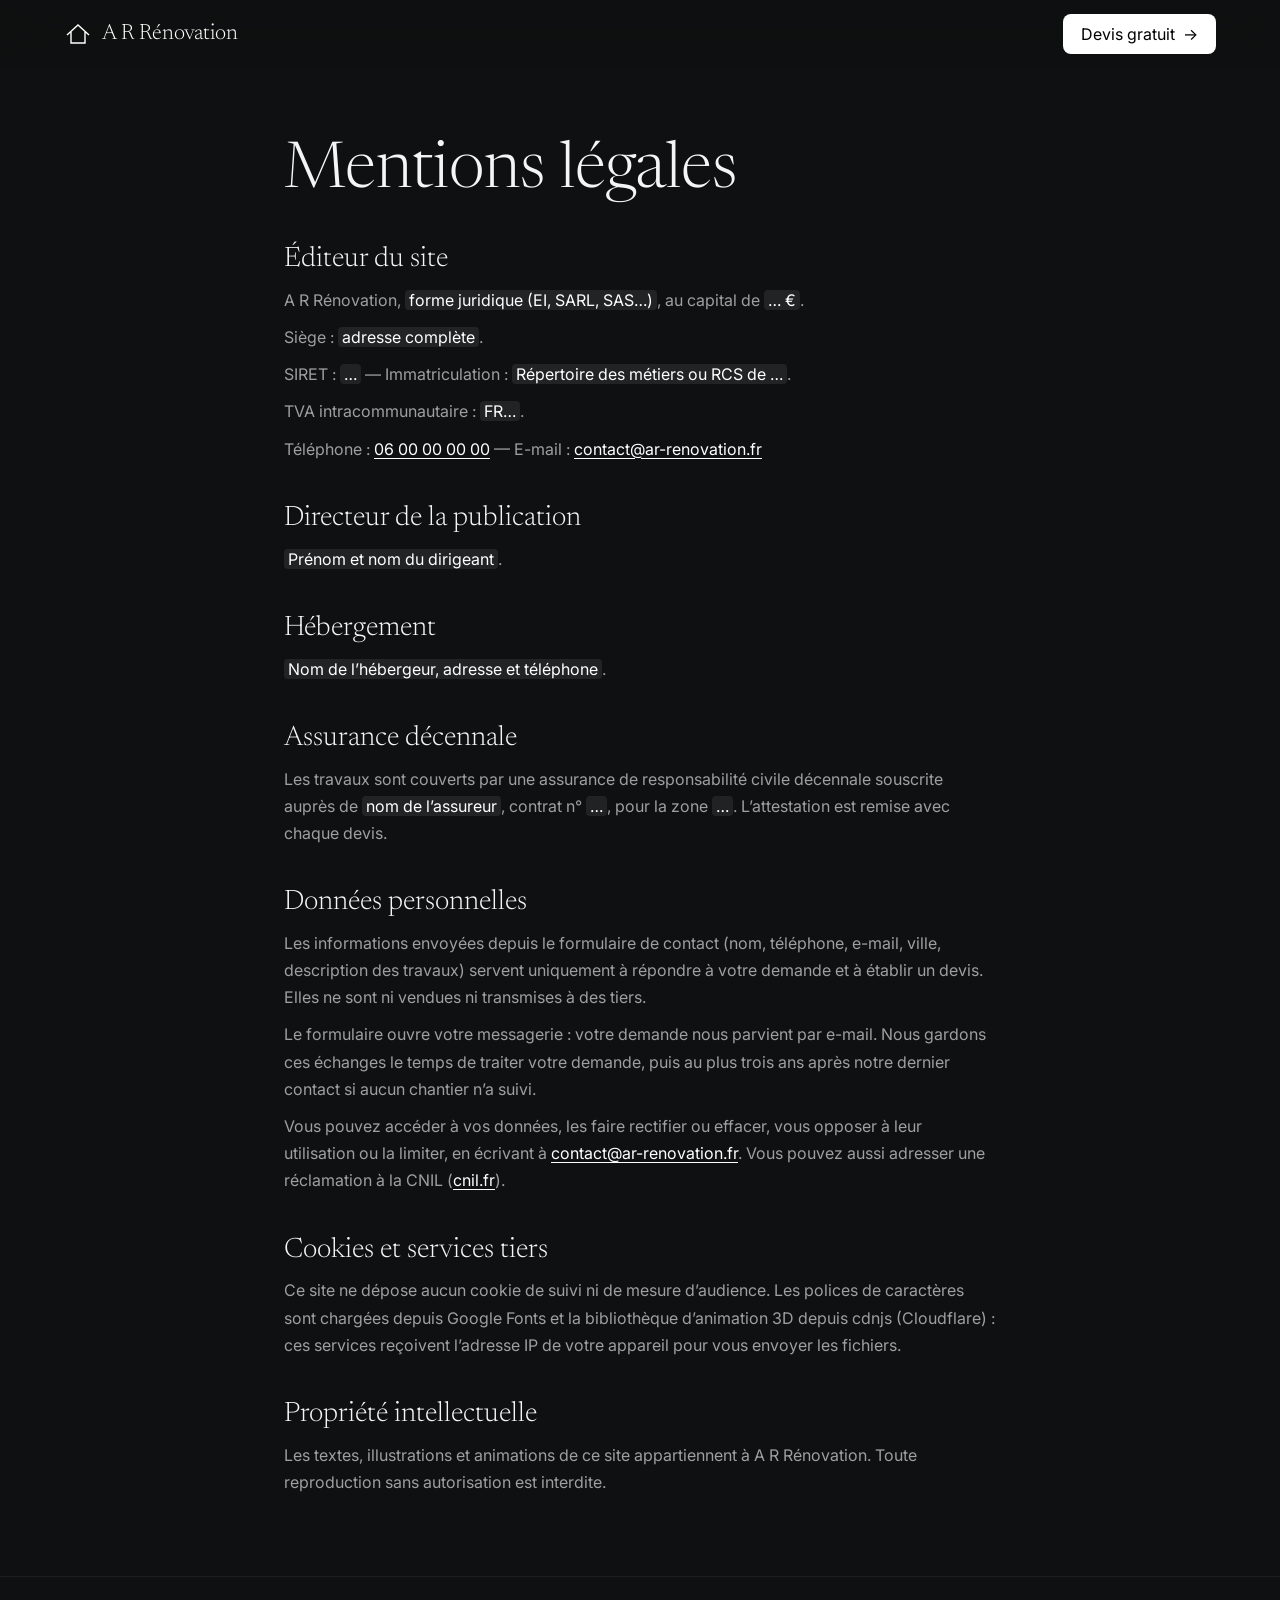
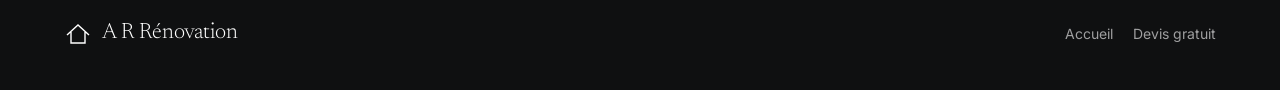
==== mentions-legales.html @ dfc02065 "Améliorations pour attirer et convertir les clients - Barre d'action mobile (appeler / devis) et men" ====
<!doctype html>
<html lang="fr">
<head>
  <meta charset="utf-8">
  <meta name="viewport" content="width=device-width, initial-scale=1, viewport-fit=cover">
  <title>Mentions légales — A R Rénovation</title>
  <meta name="description" content="Mentions légales et données personnelles du site A R Rénovation, couvreur.">
  <meta name="theme-color" content="#0f1011">
  <link rel="icon" href="data:image/svg+xml,%3Csvg xmlns='http://www.w3.org/2000/svg' viewBox='0 0 32 32'%3E%3Crect width='32' height='32' rx='8' fill='%230f1011'/%3E%3Cpath d='M6 19 16 9l10 10' fill='none' stroke='%23fff' stroke-width='2'/%3E%3C/svg%3E">
  <link rel="preconnect" href="https://fonts.googleapis.com">
  <link rel="preconnect" href="https://fonts.gstatic.com" crossorigin>
  <link href="https://fonts.googleapis.com/css2?family=Newsreader:ital,opsz,wght@0,6..72,300;1,6..72,300&family=Inter:wght@300;400&family=Roboto+Mono:wght@400;500&display=swap" rel="stylesheet">
  <link rel="stylesheet" href="styles.css">
</head>
<body>

<header class="nav">
  <div class="nav__inner">
    <a class="logo" href="index.html" aria-label="A R Rénovation, retour à l’accueil">
      <svg viewBox="0 0 28 28" aria-hidden="true"><path d="M3 15 14 5l11 10M7 12v11h14V12" fill="none" stroke="currentColor" stroke-width="1.4"/></svg>
      <span>A R Rénovation</span>
    </a>
    <div class="nav__end" style="margin-left: auto">
      <a class="btn-primary" href="index.html#contact">Devis gratuit <span aria-hidden="true">→</span></a>
    </div>
  </div>
</header>

<!-- À COMPLÉTER avant la mise en ligne : remplacer chaque élément surligné (classe "todo") par les informations de l'entreprise -->
<main class="legal">
  <h1>Mentions légales</h1>

  <h2>Éditeur du site</h2>
  <p>A R Rénovation, <span class="todo">forme juridique (EI, SARL, SAS…)</span>, au capital de <span class="todo">… €</span>.</p>
  <p>Siège : <span class="todo">adresse complète</span>.</p>
  <p>SIRET : <span class="todo">…</span> — Immatriculation : <span class="todo">Répertoire des métiers ou RCS de …</span>.</p>
  <p>TVA intracommunautaire : <span class="todo">FR…</span>.</p>
  <p>Téléphone : <a href="tel:+33600000000">06 00 00 00 00</a> — E-mail : <a href="mailto:contact@ar-renovation.fr">contact@ar-renovation.fr</a></p>

  <h2>Directeur de la publication</h2>
  <p><span class="todo">Prénom et nom du dirigeant</span>.</p>

  <h2>Hébergement</h2>
  <p><span class="todo">Nom de l’hébergeur, adresse et téléphone</span>.</p>

  <h2>Assurance décennale</h2>
  <p>Les travaux sont couverts par une assurance de responsabilité civile décennale souscrite auprès de <span class="todo">nom de l’assureur</span>, contrat n° <span class="todo">…</span>, pour la zone <span class="todo">…</span>. L’attestation est remise avec chaque devis.</p>

  <h2 id="donnees">Données personnelles</h2>
  <p>Les informations envoyées depuis le formulaire de contact (nom, téléphone, e-mail, ville, description des travaux) servent uniquement à répondre à votre demande et à établir un devis. Elles ne sont ni vendues ni transmises à des tiers.</p>
  <p>Le formulaire ouvre votre messagerie : votre demande nous parvient par e-mail. Nous gardons ces échanges le temps de traiter votre demande, puis au plus trois ans après notre dernier contact si aucun chantier n’a suivi.</p>
  <p>Vous pouvez accéder à vos données, les faire rectifier ou effacer, vous opposer à leur utilisation ou la limiter, en écrivant à <a href="mailto:contact@ar-renovation.fr">contact@ar-renovation.fr</a>. Vous pouvez aussi adresser une réclamation à la CNIL (<a href="https://www.cnil.fr">cnil.fr</a>).</p>

  <h2>Cookies et services tiers</h2>
  <p>Ce site ne dépose aucun cookie de suivi ni de mesure d’audience. Les polices de caractères sont chargées depuis Google Fonts et la bibliothèque d’animation 3D depuis cdnjs (Cloudflare) : ces services reçoivent l’adresse IP de votre appareil pour vous envoyer les fichiers.</p>

  <h2>Propriété intellectuelle</h2>
  <p>Les textes, illustrations et animations de ce site appartiennent à A R Rénovation. Toute reproduction sans autorisation est interdite.</p>
</main>

<footer class="footer">
  <div class="wrap footer__inner">
    <a class="logo" href="index.html">
      <svg viewBox="0 0 28 28" aria-hidden="true"><path d="M3 15 14 5l11 10M7 12v11h14V12" fill="none" stroke="currentColor" stroke-width="1.4"/></svg>
      <span>A R Rénovation</span>
    </a>
    <nav class="footer__links" aria-label="Liens utiles">
      <a href="index.html">Accueil</a>
      <a href="index.html#contact">Devis gratuit</a>
    </nav>
  </div>
</footer>

</body>
</html>
---- styles.css ----
/* A R Rénovation — système de style « Origin Financial » (midnight gallery) */

:root {
  color-scheme: dark;

  /* Couleurs */
  --color-iris-gleam: #847dff;
  --color-cyan-signal: #00b3dd;
  --color-pale-iris: #d1c9ff;
  --color-deep-iris: #4b49aa;
  --color-orchid-bloom: #dd90d8;
  --color-periwinkle: #90b8f0;
  --color-obsidian: #0f1011;
  --color-abyss: #090a0b;
  --color-graphite: #2e2e2e;
  --color-steel: #3f4041;
  --color-silver: #cacaca;
  --color-fog: #6a6b6b;
  --color-ash: #9f9fa0;
  --color-cloud: #f5f5f7;
  --color-pure: #ffffff;
  --color-void: #000000;

  /* Polices (substituts Google Fonts de Lyon Display / Suisse Int'l) */
  --font-lyon-display: 'Newsreader', 'Lyon Display', Georgia, serif;
  --font-suisse-intl: 'Inter', 'Suisse Int\'l', ui-sans-serif, system-ui, -apple-system, 'Segoe UI', Roboto, sans-serif;
  --font-roboto-mono: 'Roboto Mono', ui-monospace, SFMono-Regular, Menlo, Consolas, monospace;

  /* Échelle typographique */
  --text-mono-label: 12px;
  --text-body-sm: 14px;
  --text-body: 16px;
  --text-subheading: 18px;
  --text-heading-lg: 38px;
  --text-display-sm: 80px;
  --text-display: 96px;

  /* Mise en page */
  --page-max-width: 1200px;
  --section-gap: 80px;
  --card-padding: 32px;
  --element-gap: 12px;

  /* Rayons */
  --radius-buttons: 8px;
  --radius-cards: 16px;
  --radius-featurecards: 30px;
  --radius-full: 1440px;

  --ease-reveal: cubic-bezier(0.455, 0.03, 0.515, 0.955);
}

*, *::before, *::after { box-sizing: border-box; }
html { scroll-behavior: smooth; scroll-padding-top: 80px; }
body {
  margin: 0;
  background: var(--color-obsidian);
  color: var(--color-ash);
  font-family: var(--font-suisse-intl);
  font-size: var(--text-body);
  line-height: 1.5;
  -webkit-font-smoothing: antialiased;
  overflow-x: clip;
}
h1, h2, h3, p, dl, dd { margin: 0; }
a { color: inherit; text-decoration: none; }

.wrap {
  max-width: var(--page-max-width);
  margin-left: auto;
  margin-right: auto;
  padding-left: 24px;
  padding-right: 24px;
}
.sr-only { position: absolute; width: 1px; height: 1px; overflow: hidden; clip: rect(0 0 0 0); white-space: nowrap; }

/* ---------- Trois voix typographiques ---------- */

.display, .display-sm, .heading-lg {
  font-family: var(--font-lyon-display);
  font-weight: 300;
  letter-spacing: 0;
  text-wrap: balance;
}
.display { font-size: clamp(54px, 9vw, var(--text-display)); line-height: .9; color: var(--color-pure); }
.display-sm { font-size: clamp(44px, 7vw, var(--text-display-sm)); line-height: 1; color: var(--color-cloud); }
.heading-lg { font-size: var(--text-heading-lg); line-height: .95; color: var(--color-cloud); }

.subhead {
  font-size: var(--text-subheading);
  font-weight: 300;
  line-height: 1.5;
  color: var(--color-ash);
  max-width: 560px;
}

.mono {
  font-family: var(--font-roboto-mono);
  font-size: 11px;
  line-height: 2;
  letter-spacing: .182em;
  text-transform: uppercase;
  color: var(--color-fog);
}

/* ---------- Boutons ---------- */

.btn-primary {
  display: inline-flex;
  align-items: center;
  justify-content: center;
  gap: 8px;
  background: var(--color-pure);
  color: var(--color-void);
  border: 0;
  border-radius: var(--radius-buttons);
  padding: 12px 18px;
  font: 400 var(--text-body)/1 var(--font-suisse-intl);
  cursor: pointer;
  white-space: nowrap;
  transition: opacity .2s ease;
}
.btn-primary:hover { opacity: .85; }
.btn-block { width: 100%; }

.btn-glass {
  background: rgba(255,255,255,.1);
  border: 1px solid rgba(255,255,255,.5);
  border-radius: var(--radius-buttons);
  padding: 9px 12px;
  color: var(--color-pure);
  font-size: var(--text-body-sm);
  line-height: 1;
  transition: background-color .2s ease;
}
.btn-glass:hover { background: rgba(255,255,255,.2); }

.btn-ghost {
  display: inline-flex;
  align-items: center;
  justify-content: center;
  gap: 8px;
  border: 1px solid var(--color-pure);
  border-radius: var(--radius-buttons);
  padding: 12px 18px;
  color: var(--color-pure);
  font: 400 var(--text-body)/1 var(--font-suisse-intl);
  white-space: nowrap;
  transition: background-color .2s ease;
}
.btn-ghost:hover { background: rgba(255,255,255,.1); }

.badge {
  display: inline-block;
  background: rgba(255,255,255,.12);
  border: 1px solid rgba(255,255,255,.15);
  border-radius: var(--radius-full);
  padding: 10px 32px;
  font-family: var(--font-roboto-mono);
  font-size: var(--text-mono-label);
  font-weight: 500;
  letter-spacing: .021em;
  line-height: 1.35;
  text-transform: uppercase;
  color: #fafafa;
}

/* ---------- Navigation ---------- */

.nav {
  position: fixed;
  inset: 0 0 auto 0;
  z-index: 50;
  padding-top: env(safe-area-inset-top, 0px);
  background: rgba(15,16,17,.5);
  -webkit-backdrop-filter: blur(24px);
  backdrop-filter: blur(24px);
}
.nav__inner {
  max-width: var(--page-max-width);
  margin: 0 auto;
  padding: 14px 24px;
  display: flex;
  align-items: center;
  gap: 24px;
}
.nav__links { display: flex; gap: 8px; margin-left: auto; }
.nav__end { display: flex; align-items: center; gap: 20px; }
.nav__text { color: var(--color-pure); font-size: var(--text-body-sm); transition: opacity .2s ease; }
.nav__text:hover { opacity: .7; }

.logo { display: inline-flex; align-items: center; gap: 10px; color: var(--color-pure); }
.logo svg { width: 28px; height: 28px; }
.logo span { font-family: var(--font-lyon-display); font-weight: 300; font-size: 22px; }

/* Menu mobile */
.nav__menu {
  display: none;
  position: relative;
  flex: none;
  width: 40px;
  height: 40px;
  border: 1px solid rgba(255,255,255,.5);
  border-radius: var(--radius-buttons);
  background: rgba(255,255,255,.1);
  cursor: pointer;
}
.nav__menu span {
  position: absolute;
  left: 11px;
  right: 11px;
  height: 1.5px;
  background: var(--color-pure);
  transition: transform .2s ease, top .2s ease;
}
.nav__menu span:first-child { top: 15px; }
.nav__menu span:last-child { top: 23px; }
.nav__menu[aria-expanded="true"] span:first-child { top: 19px; transform: rotate(45deg); }
.nav__menu[aria-expanded="true"] span:last-child { top: 19px; transform: rotate(-45deg); }
.nav.is-open { background: rgba(15,16,17,.94); }
.menu {
  display: flex;
  flex-direction: column;
  max-width: var(--page-max-width);
  margin: 0 auto;
  padding: 0 24px 20px;
}
.menu[hidden] { display: none; }
.menu a {
  padding: 14px 0;
  border-bottom: 1px solid rgba(255,255,255,.1);
  font-family: var(--font-lyon-display);
  font-weight: 300;
  font-size: 24px;
  color: var(--color-cloud);
}

/* ---------- Hero ---------- */

.hero {
  position: relative;
  overflow: hidden;
  padding: 180px 0 0;
  text-align: center;
}

/* ---------- Ciel bleu et nuages (derrière la 3D) ---------- */

.sky {
  background: linear-gradient(180deg, #143f7c 0%, #1f5a9e 22%, #2a6fb8 45%, #4f93d6 72%, #8cc3ee 92%, #a9d4f4 100%);
}
.clouds { position: absolute; inset: 0; overflow: hidden; pointer-events: none; }
.cloud {
  position: absolute;
  animation: drift 28s ease-in-out infinite alternate;
}
.cloud canvas { display: block; width: 100%; height: auto; }
@keyframes drift {
  from { transform: translateX(-28px); }
  to { transform: translateX(28px); }
}
/* Nuages du hero : autour du texte, jamais derrière */
.cloud--a { left: 2%; top: 11%; width: 200px; opacity: .75; animation-duration: 34s; }
.cloud--b { left: 58%; top: 11%; width: 360px; animation-duration: 30s; }
.cloud--c { left: 80%; top: 50%; width: 280px; animation-duration: 24s; }
.cloud--d { left: -6%; top: 88%; width: 440px; animation-duration: 38s; }
/* Nuages de l'anatomie : côté maison et bord droit */
.cloud--e { left: 2%; top: 14%; width: 300px; animation-duration: 32s; }
.cloud--f { left: 30%; top: 6%; width: 220px; opacity: .85; animation-duration: 26s; }
.cloud--g { left: -4%; top: 72%; width: 380px; animation-duration: 36s; }
.cloud--h { left: 87%; top: 15%; width: 260px; animation-duration: 29s; }
.cloud--i { left: 85%; top: 76%; width: 300px; animation-duration: 33s; }
.hero__inner { display: flex; flex-direction: column; align-items: center; gap: 28px; }
.hero .display { max-width: 980px; }
.hero .subhead { color: rgba(245,245,247,.85); }
.hero__call {
  padding: 8px 14px;
  border-radius: var(--radius-full);
  background: rgba(15,16,17,.35);
  -webkit-backdrop-filter: blur(8px);
  backdrop-filter: blur(8px);
  font-size: var(--text-body-sm);
  color: rgba(245,245,247,.9);
}
.hero__call a {
  color: var(--color-pure);
  text-decoration: underline;
  text-decoration-color: rgba(255,255,255,.5);
  text-underline-offset: 3px;
  transition: text-decoration-color .2s ease;
}
.hero__call a:hover { text-decoration-color: var(--color-pure); }

.ask {
  display: flex;
  align-items: center;
  gap: 8px;
  width: 100%;
  max-width: 560px;
  margin-top: 8px;
  background: var(--color-void);
  border: 1px solid rgba(255,255,255,.1);
  border-radius: var(--radius-buttons);
  padding: 8px 8px 8px 22px;
}
.ask input {
  flex: 1;
  min-width: 0;
  background: transparent;
  border: 0;
  outline: 0;
  color: #fafafa;
  font: 400 var(--text-body) var(--font-suisse-intl);
}
.ask input::placeholder { color: var(--color-ash); }
.ask button {
  flex: none;
  width: 40px;
  height: 40px;
  border-radius: 100%;
  border: 1px solid var(--color-pure);
  background: rgba(255,255,255,.2);
  color: var(--color-pure);
  display: grid;
  place-items: center;
  cursor: pointer;
  transition: background-color .2s ease;
}
.ask button:hover { background: rgba(255,255,255,.35); }
.ask svg { width: 18px; height: 18px; }

/* Maison 3D : sous le texte sur mobile, à droite sur ordinateur */
.hero__grid { position: relative; z-index: 1; display: flex; flex-direction: column; gap: 16px; }
.hero__stage { position: relative; height: clamp(380px, 92vw, 540px); }
.hero__stage canvas {
  position: absolute;
  inset: 0 0 84px 0;
  width: 100%;
  height: calc(100% - 84px);
  display: block;
  cursor: grab;
  touch-action: pan-y;
}
/* Choix de la couverture de la maison 3D */
.covering {
  position: absolute;
  left: 0;
  right: 0;
  bottom: 36px;
  display: flex;
  flex-wrap: wrap;
  justify-content: center;
  gap: 6px;
}
.covering__btn {
  border: 1px solid rgba(255,255,255,.35);
  border-radius: var(--radius-full);
  padding: 8px 14px;
  background: rgba(15,16,17,.55);
  -webkit-backdrop-filter: blur(12px);
  backdrop-filter: blur(12px);
  color: var(--color-pure);
  font: 400 var(--text-body-sm)/1 var(--font-suisse-intl);
  cursor: pointer;
  transition: background-color .2s ease, color .2s ease;
}
.covering__btn:hover { background: rgba(15,16,17,.75); }
.covering__btn[aria-pressed="true"] { border-color: var(--color-pure); background: var(--color-pure); color: var(--color-void); }
.hero__stage canvas:active { cursor: grabbing; }
.hero .hero__hint {
  position: absolute;
  left: 0;
  right: 0;
  bottom: 8px;
  text-align: center;
  color: rgba(15,16,17,.62);
  pointer-events: none;
}

@media (min-width: 1001px) {
  .hero { padding: 128px 0 24px; text-align: left; }
  .hero__grid {
    display: grid;
    grid-template-columns: minmax(0, 1fr) minmax(0, 1.1fr);
    align-items: center;
    gap: 24px;
  }
  .hero__inner { align-items: flex-start; }
  .hero .display { font-size: clamp(64px, 6.4vw, 92px); }
  .hero__stage { height: max(520px, min(680px, calc(100vh - 150px))); }
}

.no-3d .hero { text-align: center; }
.no-3d .hero__grid { display: block; }
.no-3d .hero__inner { align-items: center; }

/* ---------- Badges laurier ---------- */

.laurels {
  display: flex;
  flex-wrap: wrap;
  justify-content: center;
  gap: 24px 64px;
  padding-top: 48px;
  padding-bottom: 8px;
}
.laurel { display: flex; align-items: center; gap: 10px; text-align: center; color: var(--color-pure); }
.leaf { width: 16px; height: 36px; }
.leaf--r { transform: scaleX(-1); }
.laurel__name { font-family: var(--font-lyon-display); font-weight: 300; font-size: 18px; line-height: 1.2; }
.laurel .mono { font-size: 10px; line-height: 1.6; }

/* ---------- Sections ---------- */

.section { padding-top: var(--section-gap); padding-bottom: var(--section-gap); }
.band { background: var(--color-abyss); }
.head {
  display: flex;
  flex-direction: column;
  align-items: center;
  gap: 20px;
  text-align: center;
  margin-bottom: 48px;
}

/* Tuiles de catégorie */
.tiles { display: grid; grid-template-columns: repeat(3, 1fr); gap: 14px; }
.tile {
  border-radius: var(--radius-featurecards);
  padding: var(--card-padding);
  min-height: 320px;
  display: flex;
  flex-direction: column;
  gap: 14px;
  color: var(--color-void);
}
.tile svg { width: 34px; height: 34px; margin-bottom: auto; }
.tile h3 {
  font-family: var(--font-lyon-display);
  font-weight: 300;
  font-size: var(--text-heading-lg);
  line-height: .9;
  margin-top: 40px;
}
.tile p { font-size: var(--text-body); line-height: 1.5; opacity: .8; }
.tile__cta {
  align-self: flex-start;
  margin-top: 4px;
  padding-bottom: 2px;
  border-bottom: 1px solid currentColor;
  font-size: var(--text-body-sm);
  transition: opacity .2s ease;
}
.tile__cta:hover { opacity: .7; }
.tile--iris   { background: var(--color-iris-gleam); }
.tile--cyan   { background: var(--color-cyan-signal); }
.tile--pale   { background: var(--color-pale-iris); }
.tile--deep   { background: var(--color-deep-iris); color: var(--color-pure); }
.tile--orchid { background: var(--color-orchid-bloom); }
.tile--peri   { background: var(--color-periwinkle); }

/* Anatomie 3D : un ciel fixe derrière la section, la scène reste en place pendant que les étapes défilent */
.sky-section { position: relative; background: #2a6fb8; }
/* Le calque couvre toute la section ; la vue du ciel y reste collée à l'écran sans jamais en déborder */
.sky-layer { position: absolute; inset: 0; pointer-events: none; }
.sky-layer__view { position: sticky; top: 0; height: 100vh; overflow: hidden; }
.sky-content {
  position: relative;
  z-index: 1;
  padding-top: var(--section-gap);
  padding-bottom: var(--section-gap);
}
.sky-section .head, .sky-section .astep { text-shadow: 0 1px 16px rgba(10,40,90,.35); }
.sky-section .head .mono,
.sky-section .astep .mono,
.sky-section .anatomy__meter .mono { color: rgba(255,255,255,.82); }
.sky-section .subhead, .sky-section .astep p { color: rgba(255,255,255,.9); }
.sky-section .anatomy__bar { background: rgba(255,255,255,.3); }
.sky-section .anatomy__bar i { background: var(--color-pure); }
.anatomy {
  display: grid;
  grid-template-columns: minmax(0, 1.15fr) minmax(0, 1fr);
  gap: 56px;
  align-items: start;
}
.anatomy__stage {
  position: sticky;
  top: 76px;
  height: min(calc(100vh - 100px), 760px);
  display: flex;
  flex-direction: column;
  gap: 14px;
}
.anatomy__view { position: relative; flex: 1; min-height: 0; }
.anatomy__view canvas {
  position: absolute;
  inset: 0;
  width: 100%;
  height: 100%;
  display: block;
  /* bords estompés : le gros plan se fond dans le ciel */
  -webkit-mask-image: linear-gradient(to right, transparent, #000 7%, #000 93%, transparent), linear-gradient(transparent, #000 7%, #000 93%, transparent);
  -webkit-mask-composite: source-in;
  mask-image: linear-gradient(to right, transparent, #000 7%, #000 93%, transparent), linear-gradient(transparent, #000 7%, #000 93%, transparent);
  mask-composite: intersect;
}
.anatomy__meter { position: relative; display: flex; align-items: center; gap: 16px; }
.anatomy__meter .mono { color: var(--color-ash); white-space: nowrap; }
.anatomy__bar { flex: 1; height: 2px; background: var(--color-steel); overflow: hidden; }
.anatomy__bar i {
  display: block;
  height: 100%;
  background: var(--color-cyan-signal);
  transform: scaleX(0);
  transform-origin: left;
}
.anatomy__steps { list-style: none; margin: 0; padding: 0 0 40vh; }
.astep {
  min-height: 70vh;
  display: flex;
  flex-direction: column;
  justify-content: center;
  gap: 16px;
  opacity: .4;
  transition: opacity .2s ease;
}
.astep.is-active { opacity: 1; }
.astep .mono { display: inline-flex; align-items: center; gap: 10px; color: var(--color-ash); }
.dot {
  flex: none;
  width: 10px;
  height: 10px;
  border-radius: 3px;
  background: var(--dot);
  box-shadow: 0 0 0 1px rgba(255,255,255,.7);
}
.astep h3 {
  font-family: var(--font-lyon-display);
  font-weight: 300;
  font-size: var(--text-heading-lg);
  line-height: .95;
  color: var(--color-cloud);
}
.astep p { max-width: 420px; }

/* Sans WebGL, la page reste complète */
.no-3d .hero { padding-bottom: 140px; }
.no-3d .hero__stage, .no-3d .anatomy__stage, .no-3d-anatomy .anatomy__stage { display: none; }
.no-3d .anatomy, .no-3d-anatomy .anatomy { grid-template-columns: 1fr; }
.no-3d .anatomy__steps, .no-3d-anatomy .anatomy__steps { padding-bottom: 0; }
.no-3d .astep, .no-3d-anatomy .astep { min-height: 0; padding: 24px 0; opacity: 1; }

/* Module téléphone */
.mockup {
  background: var(--color-graphite);
  border-radius: var(--radius-cards);
  padding: 90px;
  display: grid;
  grid-template-columns: 1fr 1fr;
  gap: 60px;
  align-items: center;
  overflow: hidden;
}
.mockup__text { display: flex; flex-direction: column; align-items: flex-start; gap: 20px; }
.mockup__text p:not(.mono) { max-width: 420px; }
.phone {
  justify-self: center;
  width: 280px;
  max-width: 100%;
  padding: 10px;
  border-radius: 44px;
  background: linear-gradient(135deg, rgb(43,43,44), rgb(19,19,19));
  transform: rotate(-6deg);
}
.phone__screen {
  background: var(--color-obsidian);
  border-radius: 36px;
  padding: 40px 20px 28px;
  display: flex;
  flex-direction: column;
  gap: 12px;
}
.phone__label { font-size: 9px; }
.phone__title { font-family: var(--font-lyon-display); font-weight: 300; font-size: 24px; line-height: 1.05; color: var(--color-cloud); }

/* Diagnostic express : symptômes à cocher, premier avis dans le téléphone */
.symptoms { display: flex; flex-wrap: wrap; gap: 8px; }
.symptom {
  border: 1px solid rgba(255,255,255,.25);
  border-radius: var(--radius-full);
  padding: 9px 14px;
  background: rgba(255,255,255,.06);
  color: var(--color-cloud);
  font: 400 var(--text-body-sm)/1.2 var(--font-suisse-intl);
  cursor: pointer;
  transition: background-color .2s ease, color .2s ease, border-color .2s ease;
}
.symptom:hover { background: rgba(255,255,255,.12); }
.symptom[aria-pressed="true"] { border-color: var(--color-pure); background: var(--color-pure); color: var(--color-void); }
.symptom[aria-pressed="true"]::before { content: '✓ '; }
.phone__pill {
  align-self: flex-start;
  padding: 4px 10px;
  border-radius: var(--radius-full);
  font: 500 10px/1.4 var(--font-roboto-mono);
  letter-spacing: .08em;
  text-transform: uppercase;
  color: var(--color-void);
}
.phone__pill.is-urgent { background: #ff8a6a; }
.phone__pill.is-soon { background: #f2c14e; }
.phone__pill.is-watch { background: #8fd6b3; }
.phone__list li.is-empty { color: var(--color-fog); }
.phone__call {
  padding: 10px;
  border-radius: var(--radius-buttons);
  background: var(--color-pure);
  color: var(--color-void);
  font-size: 13px;
  text-align: center;
}
.phone__call[hidden] { display: none; }
.phone__note { font-size: 11px; line-height: 1.4; color: var(--color-fog); }
.phone__list { list-style: none; margin: 0; padding: 0; display: flex; flex-direction: column; gap: 12px; }
.phone__list li {
  display: grid;
  grid-template-columns: 1fr auto;
  gap: 4px 8px;
  font-size: 13px;
  color: var(--color-cloud);
}
.phone__list .mono { font-size: 9px; line-height: 1.5; text-align: right; }
.bar { grid-column: 1 / -1; grid-row: 2; height: 3px; background: var(--color-steel); border-radius: 2px; overflow: hidden; }
.bar i { display: block; width: 0; height: 100%; background: var(--color-cyan-signal); transition: width .4s ease; }

/* Carte inversée */
.stat {
  background: var(--color-silver);
  color: var(--color-void);
  border-radius: var(--radius-featurecards);
  padding: 48px var(--card-padding);
  display: grid;
  grid-template-columns: 1.3fr 1fr;
  gap: 48px;
  align-items: end;
}
.stat .heading-lg { color: var(--color-void); }
.stat__grid { display: grid; grid-template-columns: repeat(3, 1fr); gap: 16px; }
.stat__grid div { border-top: 1px solid rgba(0,0,0,.25); padding-top: 10px; }
.stat__grid .mono { color: rgba(0,0,0,.6); font-size: 10px; }
.stat__grid dd { font-family: var(--font-lyon-display); font-weight: 300; font-size: 30px; line-height: 1; margin-top: 4px; }

/* Étapes */
.steps { list-style: none; margin: 0; padding: 0; display: grid; grid-template-columns: repeat(4, 1fr); gap: 14px; }
.steps li {
  background: var(--color-graphite);
  border-radius: var(--radius-cards);
  padding: var(--card-padding);
  display: flex;
  flex-direction: column;
  gap: 12px;
  transition: background-color .2s ease;
}
.steps li:hover { background: var(--color-steel); }
.steps h3 { font-family: var(--font-lyon-display); font-weight: 300; font-size: 28px; line-height: 1.05; color: var(--color-cloud); }
.steps p { font-size: var(--text-body-sm); line-height: 1.67; }

/* FAQ */
.faq { max-width: 800px; margin: 0 auto; border-top: 1px solid var(--color-steel); }
.faq details { border-bottom: 1px solid var(--color-steel); }
.faq summary {
  list-style: none;
  cursor: pointer;
  position: relative;
  padding: 24px 40px 24px 0;
  font-family: var(--font-lyon-display);
  font-weight: 300;
  font-size: 24px;
  line-height: 1.2;
  color: var(--color-cloud);
  transition: opacity .2s ease;
}
.faq summary::-webkit-details-marker { display: none; }
.faq summary::after {
  content: '+';
  position: absolute;
  right: 4px;
  top: 50%;
  transform: translateY(-50%);
  font-family: var(--font-roboto-mono);
  font-size: 18px;
  color: var(--color-ash);
}
.faq details[open] summary::after { content: '−'; }
.faq summary:hover { opacity: .75; }
.faq details p { padding: 0 40px 24px 0; }
.faq a { color: var(--color-pure); text-decoration: underline; text-underline-offset: 3px; }

/* Contact */
.contact { display: grid; grid-template-columns: 1fr 1fr; gap: 60px; align-items: start; }
.contact__intro { display: flex; flex-direction: column; gap: 20px; }
.coords { border-top: 1px solid var(--color-steel); margin-top: 12px; }
.coords div {
  display: flex;
  justify-content: space-between;
  gap: 16px;
  padding: 14px 0;
  border-bottom: 1px solid var(--color-steel);
}
.coords dd { color: var(--color-pure); }
.coords a:hover { opacity: .7; }
.urgent {
  display: flex;
  flex-direction: column;
  align-items: flex-start;
  gap: 10px;
  margin-top: 8px;
  padding: 20px;
  border: 1px solid rgba(255,255,255,.12);
  border-radius: var(--radius-cards);
  background: rgba(255,255,255,.03);
}
.urgent .mono { display: inline-flex; align-items: center; gap: 8px; color: var(--color-cloud); }
.urgent .mono::before { content: ''; width: 8px; height: 8px; border-radius: 50%; background: #ff8a6a; }

.form {
  background: var(--color-graphite);
  border-radius: var(--radius-cards);
  padding: var(--card-padding);
  display: flex;
  flex-direction: column;
  gap: 16px;
}
.form__row { display: grid; grid-template-columns: 1fr 1fr; gap: 16px; }
.form label {
  display: flex;
  flex-direction: column;
  gap: 8px;
  font-family: var(--font-roboto-mono);
  font-size: 11px;
  letter-spacing: .182em;
  text-transform: uppercase;
  color: var(--color-ash);
}
.form input, .form select, .form textarea {
  width: 100%;
  background: var(--color-void);
  border: 1px solid rgba(255,255,255,.1);
  border-radius: var(--radius-buttons);
  padding: 12px 14px;
  color: #fafafa;
  font: 400 var(--text-body)/1.4 var(--font-suisse-intl);
  letter-spacing: 0;
  text-transform: none;
  transition: border-color .2s ease;
}
.form textarea { resize: vertical; }
.form input:focus, .form select:focus, .form textarea:focus { outline: 0; border-color: rgba(255,255,255,.5); }
.form__note { text-align: center; }
.form__privacy { font-size: 12px; line-height: 1.5; color: var(--color-fog); text-align: center; }
.form__privacy a { color: var(--color-ash); text-decoration: underline; text-underline-offset: 2px; }

/* Pied de page */
.footer { padding: 40px 0; border-top: 1px solid rgba(255,255,255,.06); }
.footer__inner { display: flex; flex-wrap: wrap; align-items: center; justify-content: space-between; gap: 16px; }
.footer__links { display: flex; flex-wrap: wrap; gap: 8px 20px; font-size: var(--text-body-sm); }
.footer__links a { color: var(--color-ash); transition: color .2s ease; }
.footer__links a:hover { color: var(--color-pure); }

/* Barre d'action mobile : appeler ou demander un devis */
.actionbar { display: none; }

/* Page des mentions légales */
.legal { max-width: 760px; margin: 0 auto; padding: 140px 24px 80px; }
.legal h1 {
  margin-bottom: 32px;
  font: 300 clamp(40px, 6vw, 64px)/1 var(--font-lyon-display);
  color: var(--color-cloud);
}
.legal h2 { margin: 40px 0 12px; font: 300 28px/1.1 var(--font-lyon-display); color: var(--color-cloud); }
.legal p, .legal li { line-height: 1.7; }
.legal p + p { margin-top: 10px; }
.legal ul { margin: 10px 0 0; padding-left: 20px; }
.legal a { color: var(--color-pure); text-decoration: underline; text-underline-offset: 3px; }
.legal .todo { padding: 0 4px; border-radius: 4px; background: rgba(255,255,255,.08); color: var(--color-pure); }

/* Focus clavier visible */
a:focus-visible, button:focus-visible, summary:focus-visible { outline: 1px solid var(--color-pure); outline-offset: 3px; }

/* ---------- Mouvement : révélation atmosphérique du hero (2,5 s) ---------- */

.fade { animation: reveal 2.5s var(--ease-reveal) both; }
.fade:nth-child(2) { animation-delay: .15s; }
.fade:nth-child(3) { animation-delay: .3s; }
.fade:nth-child(4) { animation-delay: .45s; }
.fade:nth-child(5) { animation-delay: .6s; }
@keyframes reveal { from { opacity: 0; transform: translateY(14px); } }

@media (prefers-reduced-motion: reduce) {
  html { scroll-behavior: auto; }
  .fade, .cloud { animation: none; }
}

/* ---------- Responsive ---------- */

@media (max-width: 1000px) {
  .nav__links { display: none; }
  .nav__end { margin-left: auto; }
  .nav__menu { display: block; }
  .actionbar {
    position: fixed;
    left: 0;
    right: 0;
    bottom: 0;
    z-index: 60;
    display: flex;
    gap: 10px;
    padding: 10px max(16px, env(safe-area-inset-right, 0px)) calc(10px + env(safe-area-inset-bottom, 0px)) max(16px, env(safe-area-inset-left, 0px));
    border-top: 1px solid rgba(255,255,255,.08);
    background: rgba(15,16,17,.72);
    -webkit-backdrop-filter: blur(24px);
    backdrop-filter: blur(24px);
    transition: transform .25s ease;
  }
  .actionbar > * { flex: 1; }
  .actionbar.is-hidden { transform: translateY(110%); }
  .actionbar__call {
    display: inline-flex;
    align-items: center;
    justify-content: center;
    gap: 8px;
    padding: 12px;
    border: 1px solid var(--color-pure);
    border-radius: var(--radius-buttons);
    color: var(--color-pure);
    font-size: var(--text-body);
  }
  .actionbar__call svg { width: 18px; height: 18px; }
  body { padding-bottom: 72px; }
  .tiles, .steps { grid-template-columns: repeat(2, 1fr); }
  .mockup { grid-template-columns: 1fr; padding: 60px; }
  .stat, .contact { grid-template-columns: 1fr; }
  .anatomy { grid-template-columns: 1fr; gap: 0; }
  .anatomy__stage {
    top: 60px;
    z-index: 2;
    height: 48vh;
    padding: 0 12px 12px;
    border-radius: var(--radius-cards);
    background: rgba(42,111,184,.4);
    -webkit-backdrop-filter: blur(18px);
    backdrop-filter: blur(18px);
  }
  .cloud--a, .cloud--b, .cloud--h, .cloud--i { display: none; }
  .cloud--c { left: 55%; top: 60%; width: 220px; }
  .cloud--d { left: -10%; top: 88%; width: 300px; }
  .cloud--e { left: -8%; top: 10%; width: 200px; }
  .cloud--f { left: 60%; top: 7%; width: 170px; }
  .cloud--g { left: 28%; top: 36%; width: 240px; }
  .astep { min-height: 60vh; }
  .anatomy__steps { padding-bottom: 25vh; }
}

@media (max-width: 640px) {
  :root { --card-padding: 24px; --section-gap: 64px; }
  .wrap { padding-left: 16px; padding-right: 16px; }
  .nav__inner { padding: 12px 16px; gap: 12px; }
  .nav__text, .nav__cta { display: none; }
  .logo span { font-size: 19px; }
  .menu { padding: 0 16px 16px; }
  .hero { padding: 120px 0 8px; }
  .no-3d .hero { padding-bottom: 90px; }
  .astep h3 { font-size: 32px; }
  .badge { padding: 8px 18px; font-size: 11px; }
  .tiles, .steps { grid-template-columns: 1fr; }
  .tile { min-height: 0; }
  .tile h3 { margin-top: 28px; }
  .mockup { padding: 40px 24px; }
  .heading-lg { font-size: 32px; }
  .stat__grid dd { font-size: 24px; }
  .form__row { grid-template-columns: 1fr; }
  .faq summary { font-size: 20px; }
  .coords div { flex-direction: column; gap: 0; }
}
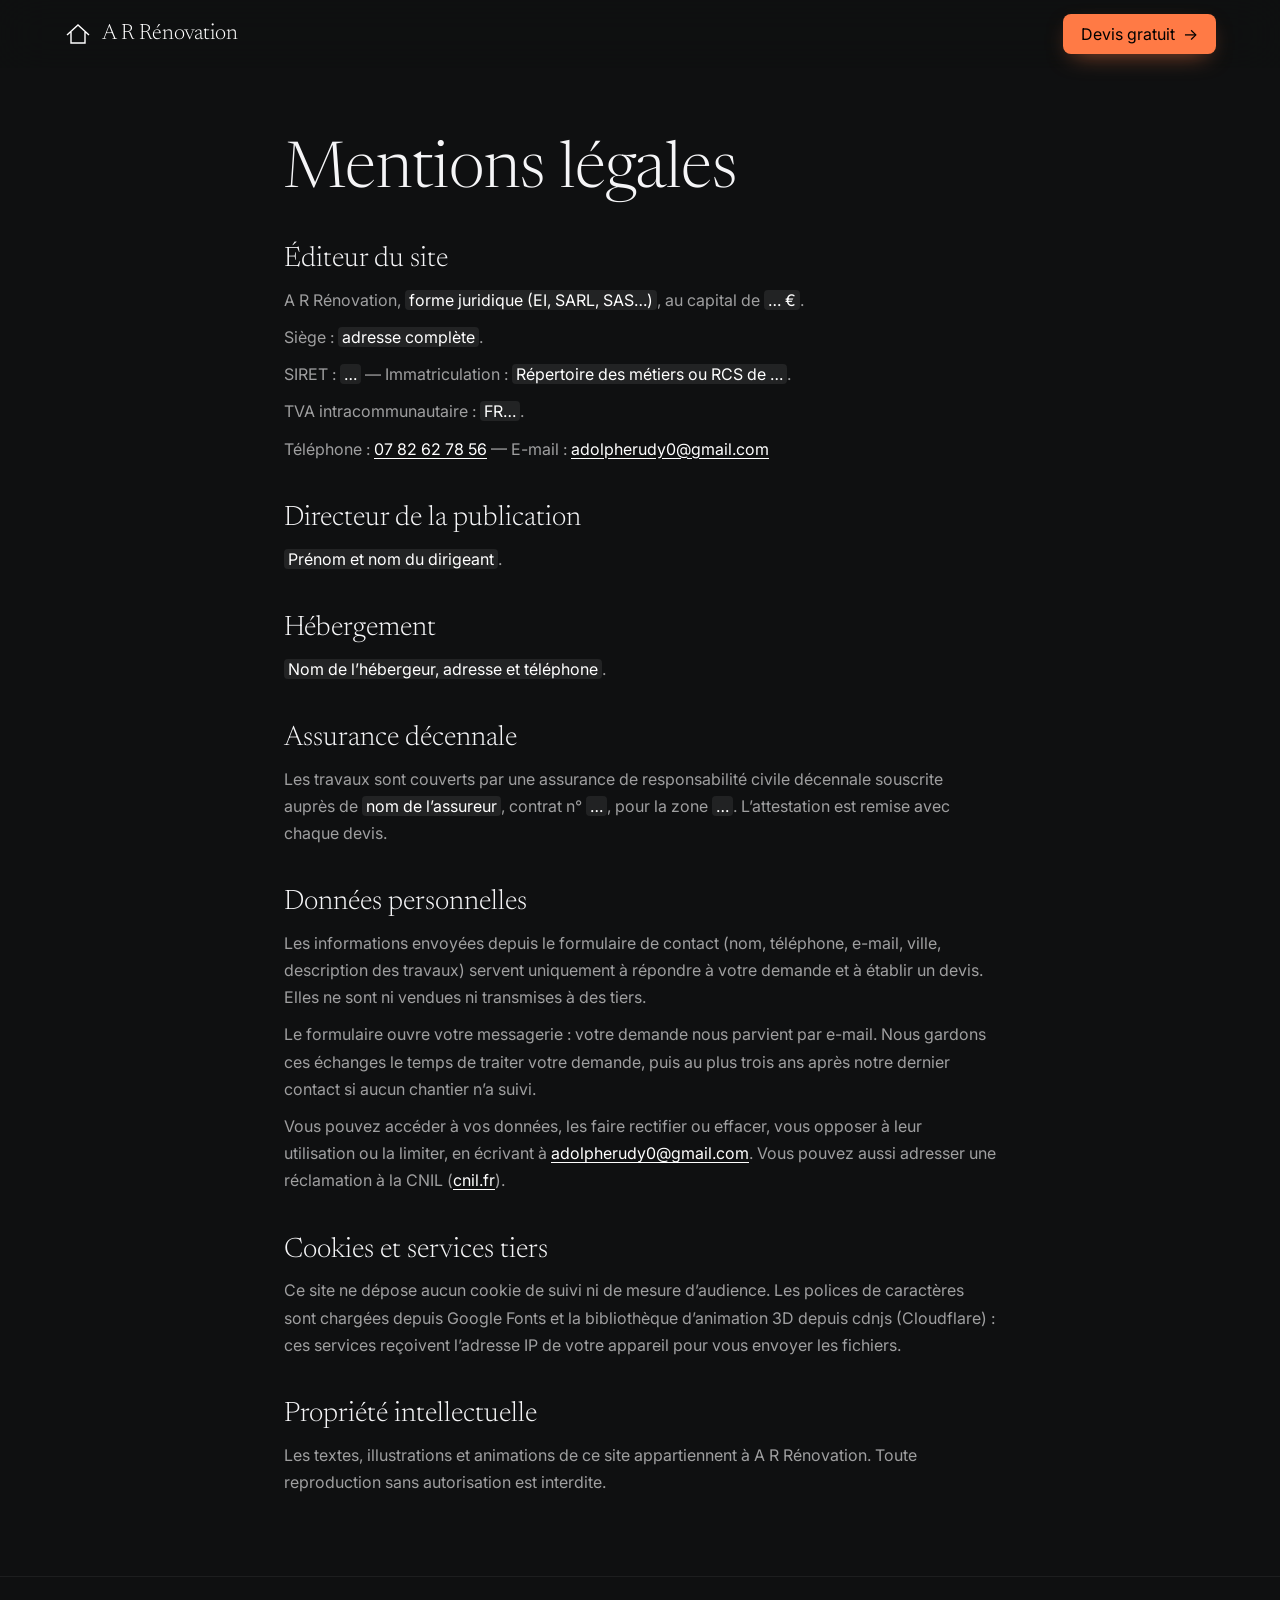
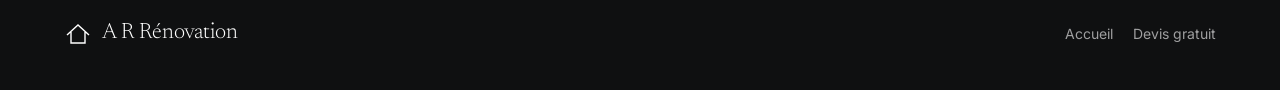
==== commit 3ef73de7: "Numéro de téléphone et adresse e-mail de l'entreprise - 07 82 62 78 56 (tel:+33782627856) partout : " ====
--- a/mentions-legales.html
+++ b/mentions-legales.html
@@ -35,7 +35,7 @@
   <p>Siège : <span class="todo">adresse complète</span>.</p>
   <p>SIRET : <span class="todo">…</span> — Immatriculation : <span class="todo">Répertoire des métiers ou RCS de …</span>.</p>
   <p>TVA intracommunautaire : <span class="todo">FR…</span>.</p>
-  <p>Téléphone : <a href="tel:+33600000000">06 00 00 00 00</a> — E-mail : <a href="mailto:contact@ar-renovation.fr">contact@ar-renovation.fr</a></p>
+  <p>Téléphone : <a href="tel:+33782627856">07 82 62 78 56</a> — E-mail : <a href="mailto:adolpherudy0@gmail.com">adolpherudy0@gmail.com</a></p>
 
   <h2>Directeur de la publication</h2>
   <p><span class="todo">Prénom et nom du dirigeant</span>.</p>
@@ -49,7 +49,7 @@
   <h2 id="donnees">Données personnelles</h2>
   <p>Les informations envoyées depuis le formulaire de contact (nom, téléphone, e-mail, ville, description des travaux) servent uniquement à répondre à votre demande et à établir un devis. Elles ne sont ni vendues ni transmises à des tiers.</p>
   <p>Le formulaire ouvre votre messagerie : votre demande nous parvient par e-mail. Nous gardons ces échanges le temps de traiter votre demande, puis au plus trois ans après notre dernier contact si aucun chantier n’a suivi.</p>
-  <p>Vous pouvez accéder à vos données, les faire rectifier ou effacer, vous opposer à leur utilisation ou la limiter, en écrivant à <a href="mailto:contact@ar-renovation.fr">contact@ar-renovation.fr</a>. Vous pouvez aussi adresser une réclamation à la CNIL (<a href="https://www.cnil.fr">cnil.fr</a>).</p>
+  <p>Vous pouvez accéder à vos données, les faire rectifier ou effacer, vous opposer à leur utilisation ou la limiter, en écrivant à <a href="mailto:adolpherudy0@gmail.com">adolpherudy0@gmail.com</a>. Vous pouvez aussi adresser une réclamation à la CNIL (<a href="https://www.cnil.fr">cnil.fr</a>).</p>
 
   <h2>Cookies et services tiers</h2>
   <p>Ce site ne dépose aucun cookie de suivi ni de mesure d’audience. Les polices de caractères sont chargées depuis Google Fonts et la bibliothèque d’animation 3D depuis cdnjs (Cloudflare) : ces services reçoivent l’adresse IP de votre appareil pour vous envoyer les fichiers.</p>
--- a/styles.css
+++ b/styles.css
@@ -20,6 +20,12 @@
   --color-cloud: #f5f5f7;
   --color-pure: #ffffff;
   --color-void: #000000;
+  /* Accents : l'orange est réservé aux boutons d'action (devis), le rouge à l'urgence */
+  --color-ember: #ff7a45;
+  --color-ember-hover: #ff9466;
+  --color-alarm: #ff4f45;
+  --color-alarm-deep: #d92d2f;
+  --color-star: #ffb547;
 
   /* Polices (substituts Google Fonts de Lyon Display / Suisse Int'l) */
   --font-lyon-display: 'Newsreader', 'Lyon Display', Georgia, serif;
@@ -37,7 +43,7 @@
 
   /* Mise en page */
   --page-max-width: 1200px;
-  --section-gap: 80px;
+  --section-gap: 64px;
   --card-padding: 32px;
   --element-gap: 12px;
 
@@ -110,7 +116,7 @@
   align-items: center;
   justify-content: center;
   gap: 8px;
-  background: var(--color-pure);
+  background: var(--color-ember);
   color: var(--color-void);
   border: 0;
   border-radius: var(--radius-buttons);
@@ -118,9 +124,10 @@
   font: 400 var(--text-body)/1 var(--font-suisse-intl);
   cursor: pointer;
   white-space: nowrap;
-  transition: opacity .2s ease;
-}
-.btn-primary:hover { opacity: .85; }
+  box-shadow: 0 8px 24px -10px rgba(255,122,69,.7);
+  transition: background-color .2s ease, transform .2s ease;
+}
+.btn-primary:hover { background: var(--color-ember-hover); transform: translateY(-1px); }
 .btn-block { width: 100%; }
 
 .btn-glass {
@@ -186,12 +193,12 @@
 }
 .nav__links { display: flex; gap: 8px; margin-left: auto; }
 .nav__end { display: flex; align-items: center; gap: 20px; }
-.nav__text { color: var(--color-pure); font-size: var(--text-body-sm); transition: opacity .2s ease; }
+.nav__text { color: var(--color-pure); font-size: var(--text-body-sm); white-space: nowrap; transition: opacity .2s ease; }
 .nav__text:hover { opacity: .7; }
 
 .logo { display: inline-flex; align-items: center; gap: 10px; color: var(--color-pure); }
 .logo svg { width: 28px; height: 28px; }
-.logo span { font-family: var(--font-lyon-display); font-weight: 300; font-size: 22px; }
+.logo span { font-family: var(--font-lyon-display); font-weight: 300; font-size: 22px; white-space: nowrap; }
 
 /* Menu mobile */
 .nav__menu {
@@ -282,6 +289,20 @@
   font-size: var(--text-body-sm);
   color: rgba(245,245,247,.9);
 }
+.live-dot {
+  display: inline-block;
+  width: 8px;
+  height: 8px;
+  margin-right: 8px;
+  border-radius: 50%;
+  background: var(--color-alarm);
+  vertical-align: 1px;
+  animation: pulse 2s ease-out infinite;
+}
+@keyframes pulse {
+  0% { box-shadow: 0 0 0 0 rgba(255,79,69,.65); }
+  70%, 100% { box-shadow: 0 0 0 8px rgba(255,79,69,0); }
+}
 .hero__call a {
   color: var(--color-pure);
   text-decoration: underline;
@@ -318,15 +339,15 @@
   width: 40px;
   height: 40px;
   border-radius: 100%;
-  border: 1px solid var(--color-pure);
-  background: rgba(255,255,255,.2);
-  color: var(--color-pure);
+  border: 0;
+  background: var(--color-ember);
+  color: var(--color-void);
   display: grid;
   place-items: center;
   cursor: pointer;
   transition: background-color .2s ease;
 }
-.ask button:hover { background: rgba(255,255,255,.35); }
+.ask button:hover { background: var(--color-ember-hover); }
 .ask svg { width: 18px; height: 18px; }
 
 /* Maison 3D : sous le texte sur mobile, à droite sur ordinateur */
@@ -366,6 +387,7 @@
 }
 .covering__btn:hover { background: rgba(15,16,17,.75); }
 .covering__btn[aria-pressed="true"] { border-color: var(--color-pure); background: var(--color-pure); color: var(--color-void); }
+.covering--anatomy { position: static; }
 .hero__stage canvas:active { cursor: grabbing; }
 .hero .hero__hint {
   position: absolute;
@@ -389,6 +411,10 @@
   .hero .display { font-size: clamp(64px, 6.4vw, 92px); }
   .hero__stage { height: max(520px, min(680px, calc(100vh - 150px))); }
 }
+/* Écrans moyens : les cinq liens tiennent sur une ligne sans le numéro (présent dans l'accueil) */
+@media (min-width: 1001px) and (max-width: 1140px) {
+  .nav__text { display: none; }
+}
 
 .no-3d .hero { text-align: center; }
 .no-3d .hero__grid { display: block; }
@@ -401,7 +427,7 @@
   flex-wrap: wrap;
   justify-content: center;
   gap: 24px 64px;
-  padding-top: 48px;
+  padding-top: 40px;
   padding-bottom: 8px;
 }
 .laurel { display: flex; align-items: center; gap: 10px; text-align: center; color: var(--color-pure); }
@@ -418,9 +444,9 @@
   display: flex;
   flex-direction: column;
   align-items: center;
-  gap: 20px;
+  gap: 16px;
   text-align: center;
-  margin-bottom: 48px;
+  margin-bottom: 36px;
 }
 
 /* Tuiles de catégorie */
@@ -428,7 +454,7 @@
 .tile {
   border-radius: var(--radius-featurecards);
   padding: var(--card-padding);
-  min-height: 320px;
+  min-height: 260px;
   display: flex;
   flex-direction: column;
   gap: 14px;
@@ -440,10 +466,10 @@
   font-weight: 300;
   font-size: var(--text-heading-lg);
   line-height: .9;
-  margin-top: 40px;
+  margin-top: 28px;
 }
 .tile p { font-size: var(--text-body); line-height: 1.5; opacity: .8; }
-.tile__cta {
+.tile__cta, .tile__link {
   align-self: flex-start;
   margin-top: 4px;
   padding-bottom: 2px;
@@ -451,13 +477,184 @@
   font-size: var(--text-body-sm);
   transition: opacity .2s ease;
 }
-.tile__cta:hover { opacity: .7; }
+.tile__cta:hover, .tile__link:hover { opacity: .7; }
+/* « Voir la démo en 3D » seulement quand la 3D tourne */
+.tile .tile__link { display: none; }
+.has-3d:not(.no-3d-anatomy) .tile__link { display: block; }
 .tile--iris   { background: var(--color-iris-gleam); }
 .tile--cyan   { background: var(--color-cyan-signal); }
 .tile--pale   { background: var(--color-pale-iris); }
 .tile--deep   { background: var(--color-deep-iris); color: var(--color-pure); }
 .tile--orchid { background: var(--color-orchid-bloom); }
 .tile--peri   { background: var(--color-periwinkle); }
+/* Nettoyage : quatre tuiles, deux par deux */
+.tiles--pairs { grid-template-columns: repeat(2, 1fr); }
+.tiles--pairs .tile { min-height: 220px; }
+.tiles--pairs .tile p { max-width: 440px; }
+
+/* Réalisations : emplacements photo, remplacés par les vraies photos dès qu'elles existent */
+.photo {
+  position: relative;
+  margin: 0;
+  overflow: hidden;
+  background: repeating-linear-gradient(135deg, rgba(255,255,255,.035) 0 14px, transparent 14px 28px), var(--color-graphite);
+}
+.photo img {
+  position: absolute;
+  inset: 0;
+  width: 100%;
+  height: 100%;
+  object-fit: cover;
+  opacity: 0;
+  transition: opacity .4s ease;
+}
+.photo.is-loaded img { opacity: 1; }
+.photo.is-loaded .photo__empty { display: none; }
+.photo__empty {
+  position: absolute;
+  inset: 0;
+  display: flex;
+  flex-direction: column;
+  align-items: center;
+  justify-content: center;
+  gap: 6px;
+  padding: 16px;
+  text-align: center;
+}
+.photo__empty::before {
+  content: '';
+  width: 36px;
+  height: 36px;
+  margin-bottom: 4px;
+  background: url("data:image/svg+xml,%3Csvg xmlns='http://www.w3.org/2000/svg' viewBox='0 0 36 36'%3E%3Cpath d='M4 18 18 6l14 12M8 15v15h20V15M14 30v-8h8v8' fill='none' stroke='%236a6b6b' stroke-width='1.5'/%3E%3C/svg%3E") center / contain no-repeat;
+}
+.photo__empty b { font-weight: 400; color: var(--color-cloud); }
+.photo__empty span { font: 400 11px/1.4 var(--font-roboto-mono); letter-spacing: .06em; color: var(--color-fog); }
+/* Étiquettes Avant / Après sur une photo en montage : côte à côte (pair-x) ou l'une sous l'autre (pair-y) */
+.photo__tag {
+  position: absolute;
+  top: 10px;
+  left: 10px;
+  z-index: 1;
+  display: none;
+  padding: 2px 10px;
+  border-radius: var(--radius-full);
+  background: rgba(15,16,17,.6);
+  color: var(--color-pure);
+  pointer-events: none;
+}
+.photo.is-loaded .photo__tag { display: block; }
+.photo--pair-x .photo__tag--after { left: calc(50% + 10px); }
+.photo--pair-y .photo__tag--after { top: calc(50% + 10px); }
+.photo--before { background-color: #26282b; }
+.photo--after { background-color: #36393c; }
+
+/* Comparatif avant / après : la poignée se fait glisser à la souris, au doigt ou au clavier */
+.compare {
+  --pos: 50%;
+  position: relative;
+  aspect-ratio: 16 / 9;
+  overflow: hidden;
+  border-radius: var(--radius-featurecards);
+}
+.compare__side { position: absolute; inset: 0; }
+.compare__side img { object-position: var(--focus, 50% 50%); }
+.compare__caption { display: flex; flex-direction: column; gap: 2px; margin: 0 0 24px; padding: 12px 2px 0; }
+.compare__side--after { clip-path: inset(0 0 0 var(--pos)); }
+.photo--before .photo__empty { right: 50%; }
+.photo--after .photo__empty { left: 50%; }
+.compare__tag {
+  position: absolute;
+  top: 16px;
+  z-index: 2;
+  padding: 4px 12px;
+  border-radius: var(--radius-full);
+  background: rgba(15,16,17,.6);
+  color: var(--color-pure);
+  pointer-events: none;
+}
+.compare__tag--before { left: 16px; }
+.compare__tag--after { right: 16px; }
+.compare__line {
+  position: absolute;
+  top: 0;
+  bottom: 0;
+  left: var(--pos);
+  z-index: 2;
+  width: 2px;
+  margin-left: -1px;
+  background: var(--color-pure);
+  pointer-events: none;
+}
+.compare__line::after {
+  content: '';
+  position: absolute;
+  top: 50%;
+  left: 50%;
+  width: 44px;
+  height: 44px;
+  margin: -22px 0 0 -22px;
+  border-radius: 50%;
+  background: var(--color-pure) url("data:image/svg+xml,%3Csvg xmlns='http://www.w3.org/2000/svg' viewBox='0 0 24 24'%3E%3Cpath d='M9 6 3 12l6 6M15 6l6 6-6 6' fill='none' stroke='%23000' stroke-width='1.6'/%3E%3C/svg%3E") center / 22px no-repeat;
+  box-shadow: 0 2px 12px rgba(0,0,0,.35);
+}
+.compare:focus-within .compare__line::after { outline: 2px solid var(--color-pure); outline-offset: 3px; }
+.compare__range {
+  position: absolute;
+  inset: 0;
+  z-index: 3;
+  width: 100%;
+  height: 100%;
+  margin: 0;
+  opacity: 0;
+  cursor: ew-resize;
+}
+
+.works { list-style: none; margin: 0; padding: 0; display: grid; grid-template-columns: repeat(3, 1fr); gap: 14px; }
+.work figure { margin: 0; }
+.work .photo { aspect-ratio: 4 / 3; border-radius: var(--radius-cards); }
+.work figcaption { display: flex; flex-direction: column; gap: 2px; padding: 12px 2px 0; }
+.work__place { font-family: var(--font-lyon-display); font-weight: 300; font-size: 20px; color: var(--color-cloud); }
+.works__cta { display: flex; justify-content: center; margin-top: 28px; }
+
+/* Avis clients : étoiles remplies selon --note (sur 5) ; un avis à compléter garde l'aspect d'un emplacement */
+.reviews { list-style: none; margin: 0; padding: 0; display: grid; grid-template-columns: repeat(3, 1fr); gap: 14px; }
+.review {
+  display: flex;
+  flex-direction: column;
+  gap: 16px;
+  padding: var(--card-padding);
+  border-radius: var(--radius-cards);
+  background: var(--color-graphite);
+}
+.review__stars {
+  align-self: flex-start;
+  font-size: 18px;
+  letter-spacing: .12em;
+  background: linear-gradient(90deg, var(--color-star) calc(var(--note, 5) * 20%), rgba(255,255,255,.18) 0);
+  -webkit-background-clip: text;
+  background-clip: text;
+  color: transparent;
+}
+.review__text {
+  flex: 1;
+  margin: 0;
+  font-family: var(--font-lyon-display);
+  font-weight: 300;
+  font-size: 22px;
+  line-height: 1.3;
+  color: var(--color-cloud);
+}
+.review__author { display: flex; flex-direction: column; gap: 2px; }
+.review__author b { font-weight: 400; color: var(--color-pure); }
+.review.is-empty { background: repeating-linear-gradient(135deg, rgba(255,255,255,.035) 0 14px, transparent 14px 28px), var(--color-graphite); }
+.review.is-empty .review__text { font-family: var(--font-suisse-intl); font-size: var(--text-body); line-height: 1.5; color: var(--color-ash); }
+.review.is-empty .review__author b { color: var(--color-ash); }
+.reviews__note { max-width: 640px; margin: 20px auto 0; text-align: center; font-size: 12px; line-height: 1.5; color: var(--color-fog); }
+.reviews__cta { display: flex; flex-wrap: wrap; justify-content: center; align-items: center; gap: 12px 24px; margin-top: 24px; }
+.reviews__leave { color: var(--color-pure); font-size: var(--text-body-sm); text-decoration: underline; text-underline-offset: 3px; }
+/* Tant que le lien de la fiche Google n'est pas renseigné, ces liens restent grisés */
+.reviews__cta a:not([href]) { opacity: .4; pointer-events: none; }
 
 /* Anatomie 3D : un ciel fixe derrière la section, la scène reste en place pendant que les étapes défilent */
 .sky-section { position: relative; background: #2a6fb8; }
@@ -514,9 +711,9 @@
   transform: scaleX(0);
   transform-origin: left;
 }
-.anatomy__steps { list-style: none; margin: 0; padding: 0 0 40vh; }
+.anatomy__steps { list-style: none; margin: 0; padding: 0 0 25vh; }
 .astep {
-  min-height: 70vh;
+  min-height: 50vh;
   display: flex;
   flex-direction: column;
   justify-content: center;
@@ -542,6 +739,11 @@
   color: var(--color-cloud);
 }
 .astep p { max-width: 420px; }
+.demo__replay { align-self: flex-start; padding: 9px 14px; font-size: var(--text-body-sm); }
+/* La démonstration n'existe qu'avec la 3D de l'anatomie */
+.astep .demo__status, .astep .demo__replay { display: none; }
+.has-3d:not(.no-3d-anatomy) .demo__status { display: block; }
+.has-3d:not(.no-3d-anatomy) .demo__replay { display: inline-flex; }
 
 /* Sans WebGL, la page reste complète */
 .no-3d .hero { padding-bottom: 140px; }
@@ -554,10 +756,10 @@
 .mockup {
   background: var(--color-graphite);
   border-radius: var(--radius-cards);
-  padding: 90px;
+  padding: 64px;
   display: grid;
   grid-template-columns: 1fr 1fr;
-  gap: 60px;
+  gap: 48px;
   align-items: center;
   overflow: hidden;
 }
@@ -607,15 +809,15 @@
   text-transform: uppercase;
   color: var(--color-void);
 }
-.phone__pill.is-urgent { background: #ff8a6a; }
+.phone__pill.is-urgent { background: var(--color-alarm); }
 .phone__pill.is-soon { background: #f2c14e; }
 .phone__pill.is-watch { background: #8fd6b3; }
 .phone__list li.is-empty { color: var(--color-fog); }
 .phone__call {
   padding: 10px;
   border-radius: var(--radius-buttons);
-  background: var(--color-pure);
-  color: var(--color-void);
+  background: var(--color-alarm-deep);
+  color: var(--color-pure);
   font-size: 13px;
   text-align: center;
 }
@@ -638,7 +840,7 @@
   background: var(--color-silver);
   color: var(--color-void);
   border-radius: var(--radius-featurecards);
-  padding: 48px var(--card-padding);
+  padding: 36px var(--card-padding);
   display: grid;
   grid-template-columns: 1.3fr 1fr;
   gap: 48px;
@@ -672,7 +874,7 @@
   list-style: none;
   cursor: pointer;
   position: relative;
-  padding: 24px 40px 24px 0;
+  padding: 18px 40px 18px 0;
   font-family: var(--font-lyon-display);
   font-weight: 300;
   font-size: 24px;
@@ -716,12 +918,12 @@
   gap: 10px;
   margin-top: 8px;
   padding: 20px;
-  border: 1px solid rgba(255,255,255,.12);
+  border: 1px solid rgba(255,79,69,.35);
   border-radius: var(--radius-cards);
-  background: rgba(255,255,255,.03);
+  background: rgba(255,79,69,.06);
 }
 .urgent .mono { display: inline-flex; align-items: center; gap: 8px; color: var(--color-cloud); }
-.urgent .mono::before { content: ''; width: 8px; height: 8px; border-radius: 50%; background: #ff8a6a; }
+.urgent .mono::before { content: ''; width: 8px; height: 8px; border-radius: 50%; background: var(--color-alarm); animation: pulse 2s ease-out infinite; }
 
 .form {
   background: var(--color-graphite);
@@ -798,7 +1000,7 @@
 
 @media (prefers-reduced-motion: reduce) {
   html { scroll-behavior: auto; }
-  .fade, .cloud { animation: none; }
+  .fade, .cloud, .live-dot, .urgent .mono::before { animation: none; }
 }
 
 /* ---------- Responsive ---------- */
@@ -837,14 +1039,14 @@
   }
   .actionbar__call svg { width: 18px; height: 18px; }
   body { padding-bottom: 72px; }
-  .tiles, .steps { grid-template-columns: repeat(2, 1fr); }
-  .mockup { grid-template-columns: 1fr; padding: 60px; }
+  .tiles, .steps, .works, .reviews { grid-template-columns: repeat(2, 1fr); }
+  .mockup { grid-template-columns: 1fr; padding: 48px; }
   .stat, .contact { grid-template-columns: 1fr; }
   .anatomy { grid-template-columns: 1fr; gap: 0; }
   .anatomy__stage {
     top: 60px;
     z-index: 2;
-    height: 48vh;
+    height: 56vh;
     padding: 0 12px 12px;
     border-radius: var(--radius-cards);
     background: rgba(42,111,184,.4);
@@ -857,28 +1059,70 @@
   .cloud--e { left: -8%; top: 10%; width: 200px; }
   .cloud--f { left: 60%; top: 7%; width: 170px; }
   .cloud--g { left: 28%; top: 36%; width: 240px; }
-  .astep { min-height: 60vh; }
-  .anatomy__steps { padding-bottom: 25vh; }
+  /* Un lien vers une étape la place sur la ligne de lecture, sous la maison */
+  .astep { min-height: 46vh; scroll-margin-top: calc(55vh - 50px); }
+  .anatomy__steps { padding-bottom: 20vh; }
 }
 
 @media (max-width: 640px) {
-  :root { --card-padding: 24px; --section-gap: 64px; }
+  :root { --card-padding: 24px; --section-gap: 48px; }
   .wrap { padding-left: 16px; padding-right: 16px; }
   .nav__inner { padding: 12px 16px; gap: 12px; }
   .nav__text, .nav__cta { display: none; }
   .logo span { font-size: 19px; }
   .menu { padding: 0 16px 16px; }
+  .covering { gap: 5px; }
+  .covering__btn { padding: 7px 10px; font-size: 13px; }
   .hero { padding: 120px 0 8px; }
   .no-3d .hero { padding-bottom: 90px; }
   .astep h3 { font-size: 32px; }
   .badge { padding: 8px 18px; font-size: 11px; }
-  .tiles, .steps { grid-template-columns: 1fr; }
-  .tile { min-height: 0; }
-  .tile h3 { margin-top: 28px; }
-  .mockup { padding: 40px 24px; }
+  .steps { grid-template-columns: 1fr; gap: 10px; }
+  .steps li { padding: 20px; gap: 6px; }
+  .steps h3 { font-size: 24px; }
+  /* Services et nettoyage : les tuiles défilent au doigt, comme la galerie */
+  .tiles {
+    grid-template-columns: none;
+    grid-auto-flow: column;
+    grid-auto-columns: 82%;
+    overflow-x: auto;
+    padding-bottom: 8px;
+    scroll-snap-type: x mandatory;
+  }
+  .tile { min-height: 0; scroll-snap-align: start; }
+  .reviews {
+    grid-template-columns: none;
+    grid-auto-flow: column;
+    grid-auto-columns: 82%;
+    overflow-x: auto;
+    padding-bottom: 8px;
+    scroll-snap-type: x mandatory;
+  }
+  .review { scroll-snap-align: start; }
+  .review__text { font-size: 20px; }
+  .tile h3 { margin-top: 24px; }
+  .mockup { padding: 32px 20px; gap: 36px; }
   .heading-lg { font-size: 32px; }
   .stat__grid dd { font-size: 24px; }
   .form__row { grid-template-columns: 1fr; }
   .faq summary { font-size: 20px; }
-  .coords div { flex-direction: column; gap: 0; }
-}
+  .contact { gap: 36px; }
+  .coords div { flex-wrap: wrap; gap: 0 16px; }
+  /* Réalisations : comparatif plus haut, galerie qui défile au doigt */
+  .compare { aspect-ratio: 4 / 3; }
+  .works {
+    grid-template-columns: none;
+    grid-auto-flow: column;
+    grid-auto-columns: 82%;
+    overflow-x: auto;
+    padding-bottom: 8px;
+    scroll-snap-type: x mandatory;
+  }
+  .work { scroll-snap-align: start; }
+  .works__cta .btn-primary { white-space: normal; text-align: center; line-height: 1.3; }
+}
+
+/* Petits téléphones : le choix de couverture passe sur deux lignes sous la maison */
+@media (max-width: 380px) {
+  .hero__stage canvas { inset: 0 0 116px 0; height: calc(100% - 116px); }
+}
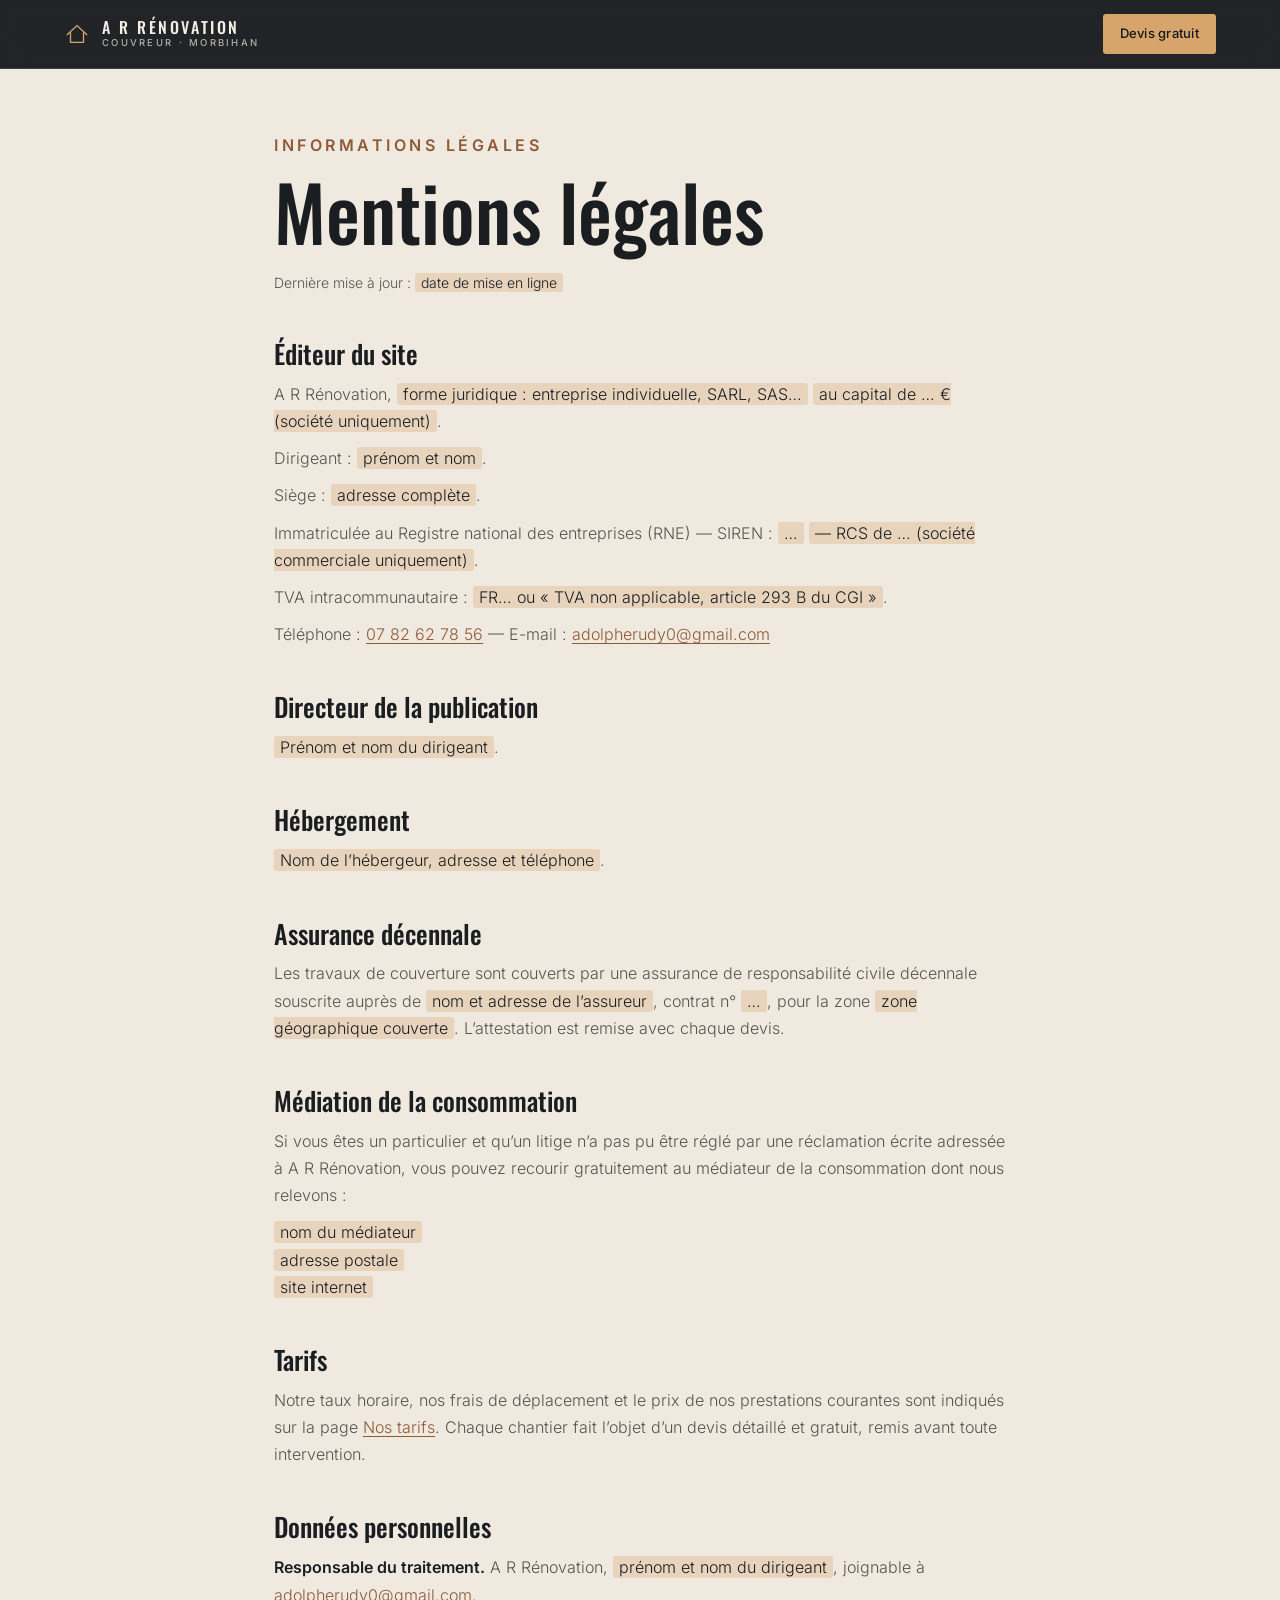
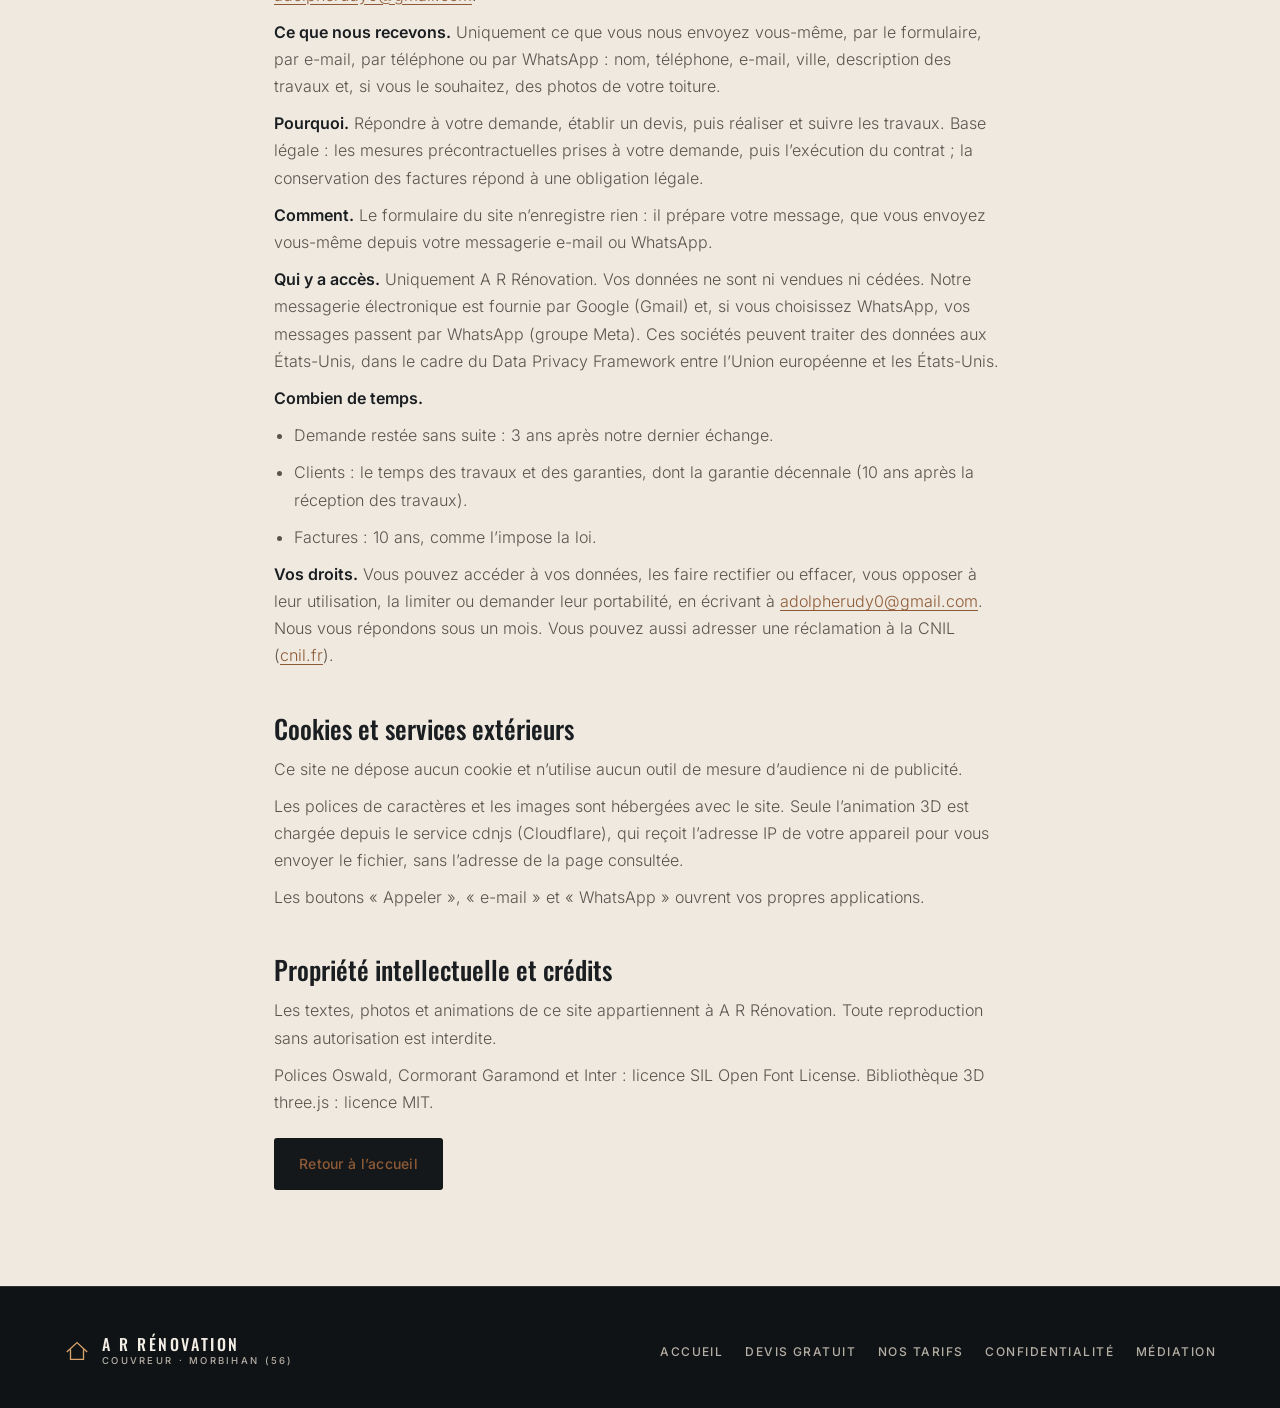
==== commit bc968ac4: "Nouveau style : anthracite, crème et sable, maquettes 3D interactives - Design refait dans le style " ====
--- a/mentions-legales.html
+++ b/mentions-legales.html
@@ -3,70 +3,98 @@
 <head>
   <meta charset="utf-8">
   <meta name="viewport" content="width=device-width, initial-scale=1, viewport-fit=cover">
-  <title>Mentions légales — A R Rénovation</title>
-  <meta name="description" content="Mentions légales et données personnelles du site A R Rénovation, couvreur.">
-  <meta name="theme-color" content="#0f1011">
-  <link rel="icon" href="data:image/svg+xml,%3Csvg xmlns='http://www.w3.org/2000/svg' viewBox='0 0 32 32'%3E%3Crect width='32' height='32' rx='8' fill='%230f1011'/%3E%3Cpath d='M6 19 16 9l10 10' fill='none' stroke='%23fff' stroke-width='2'/%3E%3C/svg%3E">
-  <link rel="preconnect" href="https://fonts.googleapis.com">
-  <link rel="preconnect" href="https://fonts.gstatic.com" crossorigin>
-  <link href="https://fonts.googleapis.com/css2?family=Newsreader:ital,opsz,wght@0,6..72,300;1,6..72,300&family=Inter:wght@300;400&family=Roboto+Mono:wght@400;500&display=swap" rel="stylesheet">
+  <title>Mentions légales et confidentialité — A R Rénovation</title>
+  <meta name="description" content="Mentions légales, médiation de la consommation et politique de confidentialité du site A R Rénovation, couvreur dans le Morbihan.">
+  <meta name="theme-color" content="#15181b">
+  <link rel="icon" href="data:image/svg+xml,%3Csvg xmlns='http://www.w3.org/2000/svg' viewBox='0 0 32 32'%3E%3Crect width='32' height='32' rx='4' fill='%2315181b'/%3E%3Cpath d='M6 19 16 9l10 10' fill='none' stroke='%23d7a46c' stroke-width='2'/%3E%3C/svg%3E">
+  <link rel="preload" href="fonts/oswald.woff2" as="font" type="font/woff2" crossorigin>
   <link rel="stylesheet" href="styles.css">
 </head>
 <body>
+<a class="skip" href="#contenu">Aller au contenu</a>
 
 <header class="nav">
   <div class="nav__inner">
-    <a class="logo" href="index.html" aria-label="A R Rénovation, retour à l’accueil">
+    <a class="logo" href="./" aria-label="A R Rénovation, retour à l’accueil">
       <svg viewBox="0 0 28 28" aria-hidden="true"><path d="M3 15 14 5l11 10M7 12v11h14V12" fill="none" stroke="currentColor" stroke-width="1.4"/></svg>
-      <span>A R Rénovation</span>
+      <span class="logo__text"><b>A R Rénovation</b><small>Couvreur · Morbihan</small></span>
     </a>
-    <div class="nav__end" style="margin-left: auto">
-      <a class="btn-primary" href="index.html#contact">Devis gratuit <span aria-hidden="true">→</span></a>
+    <div class="nav__end">
+      <a class="btn btn--sand btn--small" href="./#contact">Devis gratuit</a>
     </div>
   </div>
 </header>
 
-<!-- À COMPLÉTER avant la mise en ligne : remplacer chaque élément surligné (classe "todo") par les informations de l'entreprise -->
-<main class="legal">
-  <h1>Mentions légales</h1>
+<!-- À COMPLÉTER : chaque élément surligné (classe "todo") -->
+<main class="page" id="contenu" tabindex="-1">
+  <div class="wrap legal">
+    <p class="kicker">Informations légales</p>
+    <h1>Mentions légales</h1>
+    <p class="updated">Dernière mise à jour : <span class="todo">date de mise en ligne</span></p>
 
-  <h2>Éditeur du site</h2>
-  <p>A R Rénovation, <span class="todo">forme juridique (EI, SARL, SAS…)</span>, au capital de <span class="todo">… €</span>.</p>
-  <p>Siège : <span class="todo">adresse complète</span>.</p>
-  <p>SIRET : <span class="todo">…</span> — Immatriculation : <span class="todo">Répertoire des métiers ou RCS de …</span>.</p>
-  <p>TVA intracommunautaire : <span class="todo">FR…</span>.</p>
-  <p>Téléphone : <a href="tel:+33782627856">07 82 62 78 56</a> — E-mail : <a href="mailto:adolpherudy0@gmail.com">adolpherudy0@gmail.com</a></p>
+    <h2 id="editeur">Éditeur du site</h2>
+    <p>A R Rénovation, <span class="todo">forme juridique : entreprise individuelle, SARL, SAS…</span> <span class="todo">au capital de … € (société uniquement)</span>.</p>
+    <p>Dirigeant : <span class="todo">prénom et nom</span>.</p>
+    <p>Siège : <span class="todo">adresse complète</span>.</p>
+    <p>Immatriculée au Registre national des entreprises (RNE) — SIREN : <span class="todo">…</span> <span class="todo">— RCS de … (société commerciale uniquement)</span>.</p>
+    <p>TVA intracommunautaire : <span class="todo">FR… ou « TVA non applicable, article 293 B du CGI »</span>.</p>
+    <p>Téléphone : <a href="tel:+33782627856">07 82 62 78 56</a> — E-mail : <a href="mailto:adolpherudy0@gmail.com">adolpherudy0@gmail.com</a></p>
 
-  <h2>Directeur de la publication</h2>
-  <p><span class="todo">Prénom et nom du dirigeant</span>.</p>
+    <h2 id="publication">Directeur de la publication</h2>
+    <p><span class="todo">Prénom et nom du dirigeant</span>.</p>
 
-  <h2>Hébergement</h2>
-  <p><span class="todo">Nom de l’hébergeur, adresse et téléphone</span>.</p>
+    <h2 id="hebergement">Hébergement</h2>
+    <p><span class="todo">Nom de l’hébergeur, adresse et téléphone</span>.</p>
 
-  <h2>Assurance décennale</h2>
-  <p>Les travaux sont couverts par une assurance de responsabilité civile décennale souscrite auprès de <span class="todo">nom de l’assureur</span>, contrat n° <span class="todo">…</span>, pour la zone <span class="todo">…</span>. L’attestation est remise avec chaque devis.</p>
+    <h2 id="assurance">Assurance décennale</h2>
+    <p>Les travaux de couverture sont couverts par une assurance de responsabilité civile décennale souscrite auprès de <span class="todo">nom et adresse de l’assureur</span>, contrat n° <span class="todo">…</span>, pour la zone <span class="todo">zone géographique couverte</span>. L’attestation est remise avec chaque devis.</p>
 
-  <h2 id="donnees">Données personnelles</h2>
-  <p>Les informations envoyées depuis le formulaire de contact (nom, téléphone, e-mail, ville, description des travaux) servent uniquement à répondre à votre demande et à établir un devis. Elles ne sont ni vendues ni transmises à des tiers.</p>
-  <p>Le formulaire ouvre votre messagerie : votre demande nous parvient par e-mail. Nous gardons ces échanges le temps de traiter votre demande, puis au plus trois ans après notre dernier contact si aucun chantier n’a suivi.</p>
-  <p>Vous pouvez accéder à vos données, les faire rectifier ou effacer, vous opposer à leur utilisation ou la limiter, en écrivant à <a href="mailto:adolpherudy0@gmail.com">adolpherudy0@gmail.com</a>. Vous pouvez aussi adresser une réclamation à la CNIL (<a href="https://www.cnil.fr">cnil.fr</a>).</p>
+    <h2 id="mediation">Médiation de la consommation</h2>
+    <p>Si vous êtes un particulier et qu’un litige n’a pas pu être réglé par une réclamation écrite adressée à A R Rénovation, vous pouvez recourir gratuitement au médiateur de la consommation dont nous relevons :</p>
+    <p><span class="todo">nom du médiateur</span><br><span class="todo">adresse postale</span><br><span class="todo">site internet</span></p>
 
-  <h2>Cookies et services tiers</h2>
-  <p>Ce site ne dépose aucun cookie de suivi ni de mesure d’audience. Les polices de caractères sont chargées depuis Google Fonts et la bibliothèque d’animation 3D depuis cdnjs (Cloudflare) : ces services reçoivent l’adresse IP de votre appareil pour vous envoyer les fichiers.</p>
+    <h2 id="tarifs">Tarifs</h2>
+    <p>Notre taux horaire, nos frais de déplacement et le prix de nos prestations courantes sont indiqués sur la page <a href="tarifs.html">Nos tarifs</a>. Chaque chantier fait l’objet d’un devis détaillé et gratuit, remis avant toute intervention.</p>
 
-  <h2>Propriété intellectuelle</h2>
-  <p>Les textes, illustrations et animations de ce site appartiennent à A R Rénovation. Toute reproduction sans autorisation est interdite.</p>
+    <h2 id="donnees">Données personnelles</h2>
+    <p><strong>Responsable du traitement.</strong> A R Rénovation, <span class="todo">prénom et nom du dirigeant</span>, joignable à <a href="mailto:adolpherudy0@gmail.com">adolpherudy0@gmail.com</a>.</p>
+    <p><strong>Ce que nous recevons.</strong> Uniquement ce que vous nous envoyez vous-même, par le formulaire, par e-mail, par téléphone ou par WhatsApp : nom, téléphone, e-mail, ville, description des travaux et, si vous le souhaitez, des photos de votre toiture.</p>
+    <p><strong>Pourquoi.</strong> Répondre à votre demande, établir un devis, puis réaliser et suivre les travaux. Base légale : les mesures précontractuelles prises à votre demande, puis l’exécution du contrat ; la conservation des factures répond à une obligation légale.</p>
+    <p><strong>Comment.</strong> Le formulaire du site n’enregistre rien : il prépare votre message, que vous envoyez vous-même depuis votre messagerie e-mail ou WhatsApp.</p>
+    <p><strong>Qui y a accès.</strong> Uniquement A R Rénovation. Vos données ne sont ni vendues ni cédées. Notre messagerie électronique est fournie par Google (Gmail) et, si vous choisissez WhatsApp, vos messages passent par WhatsApp (groupe Meta). Ces sociétés peuvent traiter des données aux États-Unis, dans le cadre du Data Privacy Framework entre l’Union européenne et les États-Unis.</p>
+    <p><strong>Combien de temps.</strong></p>
+    <ul>
+      <li>Demande restée sans suite : 3 ans après notre dernier échange.</li>
+      <li>Clients : le temps des travaux et des garanties, dont la garantie décennale (10 ans après la réception des travaux).</li>
+      <li>Factures : 10 ans, comme l’impose la loi.</li>
+    </ul>
+    <p><strong>Vos droits.</strong> Vous pouvez accéder à vos données, les faire rectifier ou effacer, vous opposer à leur utilisation, la limiter ou demander leur portabilité, en écrivant à <a href="mailto:adolpherudy0@gmail.com">adolpherudy0@gmail.com</a>. Nous vous répondons sous un mois. Vous pouvez aussi adresser une réclamation à la CNIL (<a href="https://www.cnil.fr">cnil.fr</a>).</p>
+
+    <h2 id="cookies">Cookies et services extérieurs</h2>
+    <p>Ce site ne dépose aucun cookie et n’utilise aucun outil de mesure d’audience ni de publicité.</p>
+    <p>Les polices de caractères et les images sont hébergées avec le site. Seule l’animation 3D est chargée depuis le service cdnjs (Cloudflare), qui reçoit l’adresse IP de votre appareil pour vous envoyer le fichier, sans l’adresse de la page consultée.</p>
+    <p>Les boutons « Appeler », « e-mail » et « WhatsApp » ouvrent vos propres applications.</p>
+
+    <h2 id="propriete">Propriété intellectuelle et crédits</h2>
+    <p>Les textes, photos et animations de ce site appartiennent à A R Rénovation. Toute reproduction sans autorisation est interdite.</p>
+    <p>Polices Oswald, Cormorant Garamond et Inter : licence SIL Open Font License. Bibliothèque 3D three.js : licence MIT.</p>
+
+    <a class="btn btn--dark" href="./">Retour à l’accueil</a>
+  </div>
 </main>
 
 <footer class="footer">
   <div class="wrap footer__inner">
-    <a class="logo" href="index.html">
+    <a class="logo" href="./">
       <svg viewBox="0 0 28 28" aria-hidden="true"><path d="M3 15 14 5l11 10M7 12v11h14V12" fill="none" stroke="currentColor" stroke-width="1.4"/></svg>
-      <span>A R Rénovation</span>
+      <span class="logo__text"><b>A R Rénovation</b><small>Couvreur · Morbihan (56)</small></span>
     </a>
     <nav class="footer__links" aria-label="Liens utiles">
-      <a href="index.html">Accueil</a>
-      <a href="index.html#contact">Devis gratuit</a>
+      <a href="./">Accueil</a>
+      <a href="./#contact">Devis gratuit</a>
+      <a href="tarifs.html">Nos tarifs</a>
+      <a href="#donnees">Confidentialité</a>
+      <a href="#mediation">Médiation</a>
     </nav>
   </div>
 </footer>
--- a/styles.css
+++ b/styles.css
@@ -1,175 +1,196 @@
-/* A R Rénovation — système de style « Origin Financial » (midnight gallery) */
+/* A R Rénovation — feuille de style commune (accueil, tarifs, mentions légales)
+   Anthracite et panneaux crème, accent sable ; titres étroits en gras et italique élégant. */
+
+/* Polices hébergées avec le site, licence SIL Open Font License (voir fonts/) */
+@font-face { font-family: 'Oswald'; src: url(fonts/oswald.woff2) format('woff2'); font-weight: 200 700; font-style: normal; font-display: swap; }
+@font-face { font-family: 'Cormorant Garamond'; src: url(fonts/cormorant-italique.woff2) format('woff2'); font-weight: 500; font-style: italic; font-display: swap; }
+@font-face { font-family: 'Inter'; src: url(fonts/inter.woff2) format('woff2'); font-weight: 100 900; font-style: normal; font-display: swap; }
 
 :root {
   color-scheme: dark;
 
   /* Couleurs */
-  --color-iris-gleam: #847dff;
-  --color-cyan-signal: #00b3dd;
-  --color-pale-iris: #d1c9ff;
-  --color-deep-iris: #4b49aa;
-  --color-orchid-bloom: #dd90d8;
-  --color-periwinkle: #90b8f0;
-  --color-obsidian: #0f1011;
-  --color-abyss: #090a0b;
-  --color-graphite: #2e2e2e;
-  --color-steel: #3f4041;
-  --color-silver: #cacaca;
-  --color-fog: #6a6b6b;
-  --color-ash: #9f9fa0;
-  --color-cloud: #f5f5f7;
-  --color-pure: #ffffff;
-  --color-void: #000000;
-  /* Accents : l'orange est réservé aux boutons d'action (devis), le rouge à l'urgence */
-  --color-ember: #ff7a45;
-  --color-ember-hover: #ff9466;
-  --color-alarm: #ff4f45;
-  --color-alarm-deep: #d92d2f;
-  --color-star: #ffb547;
-
-  /* Polices (substituts Google Fonts de Lyon Display / Suisse Int'l) */
-  --font-lyon-display: 'Newsreader', 'Lyon Display', Georgia, serif;
-  --font-suisse-intl: 'Inter', 'Suisse Int\'l', ui-sans-serif, system-ui, -apple-system, 'Segoe UI', Roboto, sans-serif;
-  --font-roboto-mono: 'Roboto Mono', ui-monospace, SFMono-Regular, Menlo, Consolas, monospace;
-
-  /* Échelle typographique */
-  --text-mono-label: 12px;
-  --text-body-sm: 14px;
-  --text-body: 16px;
-  --text-subheading: 18px;
-  --text-heading-lg: 38px;
-  --text-display-sm: 80px;
-  --text-display: 96px;
+  --ink: #15181b;          /* anthracite : accueil, sections sombres */
+  --night: #1c2124;        /* anthracite plus doux : bandeaux */
+  --slate: #252b2f;        /* cartes et formulaire sur fond sombre */
+  --slate-2: #313840;
+  --paper: #efe9e0;        /* sections claires */
+  --cream: #e5ddd0;        /* panneaux des maquettes */
+  --cream-2: #f7f3ed;      /* cartes claires */
+  --sand: #d7a46c;         /* accent : boutons, bandeaux */
+  --sand-hover: #e3b580;
+  --sand-text: #deb07c;    /* accent sur fond sombre */
+  --bronze: #8f5b36;       /* accent sur fond clair */
+  --text-light: #f3eee6;
+  --muted-light: #b4aea5;
+  --text-dark: #1b1e21;
+  --muted-dark: #5a544c;
+  --line-dark: rgba(243, 238, 230, .14);
+  --line-light: rgba(27, 30, 33, .14);
+  --alarm: #ff5a4a;        /* urgence */
+  --moss: #6f7a3a;
+
+  /* Polices */
+  --font-display: 'Oswald', 'Arial Narrow', 'Roboto Condensed', sans-serif;
+  --font-accent: 'Cormorant Garamond', Garamond, Georgia, serif;
+  --font-body: 'Inter', system-ui, -apple-system, 'Segoe UI', Roboto, sans-serif;
 
   /* Mise en page */
-  --page-max-width: 1200px;
-  --section-gap: 64px;
-  --card-padding: 32px;
-  --element-gap: 12px;
-
-  /* Rayons */
-  --radius-buttons: 8px;
-  --radius-cards: 16px;
-  --radius-featurecards: 30px;
-  --radius-full: 1440px;
-
-  --ease-reveal: cubic-bezier(0.455, 0.03, 0.515, 0.955);
-}
+  --wrap: 1200px;
+  --gutter: 24px;
+  --section: 104px;
+  --radius: 3px;
+}
+
+/* ---------- Base ---------- */
 
 *, *::before, *::after { box-sizing: border-box; }
-html { scroll-behavior: smooth; scroll-padding-top: 80px; }
+html { scroll-behavior: smooth; scroll-padding-top: 76px; -webkit-text-size-adjust: 100%; }
 body {
   margin: 0;
-  background: var(--color-obsidian);
-  color: var(--color-ash);
-  font-family: var(--font-suisse-intl);
-  font-size: var(--text-body);
-  line-height: 1.5;
+  background: var(--ink);
+  color: var(--muted-light);
+  font: 300 16px/1.6 var(--font-body);
   -webkit-font-smoothing: antialiased;
-  overflow-x: clip;
-}
-h1, h2, h3, p, dl, dd { margin: 0; }
+  -moz-osx-font-smoothing: grayscale;
+}
+h1, h2, h3, h4, p, ol, ul, dl, dd, figure, blockquote { margin: 0; }
+ol, ul { padding: 0; list-style: none; }
 a { color: inherit; text-decoration: none; }
-
-.wrap {
-  max-width: var(--page-max-width);
-  margin-left: auto;
-  margin-right: auto;
-  padding-left: 24px;
-  padding-right: 24px;
-}
-.sr-only { position: absolute; width: 1px; height: 1px; overflow: hidden; clip: rect(0 0 0 0); white-space: nowrap; }
-
-/* ---------- Trois voix typographiques ---------- */
-
-.display, .display-sm, .heading-lg {
-  font-family: var(--font-lyon-display);
-  font-weight: 300;
+img { display: block; max-width: 100%; }
+button { font: inherit; color: inherit; }
+strong, b { font-weight: 600; }
+[hidden] { display: none !important; }
+main:focus { outline: 0; }
+
+.wrap { max-width: var(--wrap); margin: 0 auto; padding: 0 var(--gutter); }
+.sr-only {
+  position: absolute;
+  width: 1px;
+  height: 1px;
+  padding: 0;
+  margin: -1px;
+  overflow: hidden;
+  clip: rect(0 0 0 0);
+  white-space: nowrap;
+  border: 0;
+}
+.skip {
+  position: absolute;
+  left: 16px;
+  top: -200px;
+  z-index: 100;
+  padding: 10px 16px;
+  border-radius: var(--radius);
+  background: var(--sand);
+  color: var(--ink);
+  font-weight: 500;
+}
+.skip:focus { top: calc(12px + env(safe-area-inset-top, 0px)); }
+a:focus-visible, button:focus-visible, summary:focus-visible, input:focus-visible, select:focus-visible, textarea:focus-visible {
+  outline: 2px solid var(--sand);
+  outline-offset: 3px;
+}
+.section--light :focus-visible, .panel :focus-visible { outline-color: var(--bronze); }
+
+/* ---------- Typographie ---------- */
+
+.kicker {
+  font: 600 11px/1.6 var(--font-body);
+  letter-spacing: .22em;
+  text-transform: uppercase;
+  color: var(--sand-text);
+}
+.section--light .kicker, .panel .kicker, .page .kicker { color: var(--bronze); }
+.kicker--dot::before {
+  content: '';
+  display: inline-block;
+  width: 6px;
+  height: 6px;
+  margin-right: 10px;
+  border-radius: 50%;
+  background: var(--sand);
+  vertical-align: 2px;
+}
+.title {
+  font: 500 clamp(42px, 7vw, 82px)/.98 var(--font-display);
+  letter-spacing: -.01em;
+  color: var(--text-light);
+  text-wrap: balance;
+}
+.title .accent {
+  display: block;
+  margin-top: .1em;
+  font: italic 500 .8em/1.05 var(--font-accent);
   letter-spacing: 0;
-  text-wrap: balance;
-}
-.display { font-size: clamp(54px, 9vw, var(--text-display)); line-height: .9; color: var(--color-pure); }
-.display-sm { font-size: clamp(44px, 7vw, var(--text-display-sm)); line-height: 1; color: var(--color-cloud); }
-.heading-lg { font-size: var(--text-heading-lg); line-height: .95; color: var(--color-cloud); }
-
-.subhead {
-  font-size: var(--text-subheading);
-  font-weight: 300;
-  line-height: 1.5;
-  color: var(--color-ash);
-  max-width: 560px;
-}
-
-.mono {
-  font-family: var(--font-roboto-mono);
-  font-size: 11px;
-  line-height: 2;
-  letter-spacing: .182em;
-  text-transform: uppercase;
-  color: var(--color-fog);
-}
-
-/* ---------- Boutons ---------- */
-
-.btn-primary {
+  color: var(--sand-text);
+}
+.section--light .title { color: var(--text-dark); }
+.section--light .title .accent { color: var(--bronze); }
+.title--hero { font-size: clamp(50px, 8vw, 100px); }
+.title--small { font-size: clamp(34px, 4.6vw, 52px); }
+.lead { max-width: 560px; font-size: 17px; line-height: 1.65; color: var(--muted-light); }
+.section--light .lead { color: var(--muted-dark); }
+
+/* ---------- Boutons et liens ---------- */
+
+.btn {
   display: inline-flex;
   align-items: center;
   justify-content: center;
-  gap: 8px;
-  background: var(--color-ember);
-  color: var(--color-void);
-  border: 0;
-  border-radius: var(--radius-buttons);
-  padding: 12px 18px;
-  font: 400 var(--text-body)/1 var(--font-suisse-intl);
+  gap: 14px;
+  min-height: 52px;
+  padding: 0 24px;
+  border: 1px solid transparent;
+  border-radius: var(--radius);
+  font: 500 14px/1.2 var(--font-body);
+  letter-spacing: .02em;
+  text-align: center;
   cursor: pointer;
-  white-space: nowrap;
-  box-shadow: 0 8px 24px -10px rgba(255,122,69,.7);
-  transition: background-color .2s ease, transform .2s ease;
-}
-.btn-primary:hover { background: var(--color-ember-hover); transform: translateY(-1px); }
-.btn-block { width: 100%; }
-
-.btn-glass {
-  background: rgba(255,255,255,.1);
-  border: 1px solid rgba(255,255,255,.5);
-  border-radius: var(--radius-buttons);
-  padding: 9px 12px;
-  color: var(--color-pure);
-  font-size: var(--text-body-sm);
-  line-height: 1;
-  transition: background-color .2s ease;
-}
-.btn-glass:hover { background: rgba(255,255,255,.2); }
-
-.btn-ghost {
+  transition: background-color .2s ease, color .2s ease, border-color .2s ease;
+}
+.btn--sand { background: var(--sand); color: var(--ink); }
+.btn--sand:hover { background: var(--sand-hover); }
+.btn--dark { background: var(--ink); color: var(--text-light); }
+.btn--dark:hover { background: var(--slate-2); }
+.btn--line { border-color: rgba(243, 238, 230, .45); background: transparent; color: var(--text-light); }
+.btn--line:hover { border-color: var(--text-light); }
+.btn--small { min-height: 40px; padding: 0 16px; font-size: 13px; }
+.btn--block { width: 100%; justify-content: space-between; }
+.link {
   display: inline-flex;
   align-items: center;
-  justify-content: center;
-  gap: 8px;
-  border: 1px solid var(--color-pure);
-  border-radius: var(--radius-buttons);
-  padding: 12px 18px;
-  color: var(--color-pure);
-  font: 400 var(--text-body)/1 var(--font-suisse-intl);
-  white-space: nowrap;
-  transition: background-color .2s ease;
-}
-.btn-ghost:hover { background: rgba(255,255,255,.1); }
-
-.badge {
+  gap: 10px;
+  padding: 6px 0;
+  border-bottom: 1px solid currentColor;
+  color: var(--text-light);
+  font: 500 14px var(--font-body);
+  transition: color .2s ease;
+}
+.link:hover { color: var(--sand-text); }
+.ico {
+  flex: none;
+  width: 14px;
+  height: 14px;
+  fill: none;
+  stroke: currentColor;
+  stroke-width: 1.6;
+  stroke-linecap: round;
+  stroke-linejoin: round;
+}
+.live-dot {
   display: inline-block;
-  background: rgba(255,255,255,.12);
-  border: 1px solid rgba(255,255,255,.15);
-  border-radius: var(--radius-full);
-  padding: 10px 32px;
-  font-family: var(--font-roboto-mono);
-  font-size: var(--text-mono-label);
-  font-weight: 500;
-  letter-spacing: .021em;
-  line-height: 1.35;
-  text-transform: uppercase;
-  color: #fafafa;
+  width: 8px;
+  height: 8px;
+  margin-right: 10px;
+  border-radius: 50%;
+  background: var(--alarm);
+  vertical-align: 1px;
+  animation: pulse 2s ease-out infinite;
+}
+@keyframes pulse {
+  0% { box-shadow: 0 0 0 0 rgba(255, 90, 74, .65); }
+  70%, 100% { box-shadow: 0 0 0 8px rgba(255, 90, 74, 0); }
 }
 
 /* ---------- Navigation ---------- */
@@ -179,708 +200,581 @@
   inset: 0 0 auto 0;
   z-index: 50;
   padding-top: env(safe-area-inset-top, 0px);
-  background: rgba(15,16,17,.5);
-  -webkit-backdrop-filter: blur(24px);
-  backdrop-filter: blur(24px);
+  border-bottom: 1px solid var(--line-dark);
+  background: rgba(21, 24, 27, .94);
+  -webkit-backdrop-filter: blur(14px);
+  backdrop-filter: blur(14px);
 }
 .nav__inner {
-  max-width: var(--page-max-width);
+  display: flex;
+  align-items: center;
+  gap: 28px;
+  max-width: var(--wrap);
+  height: 68px;
   margin: 0 auto;
-  padding: 14px 24px;
-  display: flex;
-  align-items: center;
-  gap: 24px;
-}
-.nav__links { display: flex; gap: 8px; margin-left: auto; }
-.nav__end { display: flex; align-items: center; gap: 20px; }
-.nav__text { color: var(--color-pure); font-size: var(--text-body-sm); white-space: nowrap; transition: opacity .2s ease; }
-.nav__text:hover { opacity: .7; }
-
-.logo { display: inline-flex; align-items: center; gap: 10px; color: var(--color-pure); }
-.logo svg { width: 28px; height: 28px; }
-.logo span { font-family: var(--font-lyon-display); font-weight: 300; font-size: 22px; white-space: nowrap; }
-
-/* Menu mobile */
+  padding: 0 var(--gutter);
+}
+.logo { display: inline-flex; align-items: center; gap: 12px; color: var(--text-light); }
+.logo svg { flex: none; width: 26px; height: 26px; color: var(--sand); }
+.logo__text { display: flex; flex-direction: column; line-height: 1.1; }
+.logo__text b { font: 500 16px/1.15 var(--font-display); letter-spacing: .16em; text-transform: uppercase; white-space: nowrap; }
+.logo__text small { font: 500 9.5px/1.5 var(--font-body); letter-spacing: .24em; text-transform: uppercase; color: var(--muted-light); white-space: nowrap; }
+.nav__links { display: flex; gap: 26px; margin-left: auto; }
+.nav__links a {
+  font: 500 12px var(--font-body);
+  letter-spacing: .14em;
+  text-transform: uppercase;
+  color: var(--muted-light);
+  white-space: nowrap;
+  transition: color .2s ease;
+}
+.nav__links a:hover { color: var(--text-light); }
+.nav__end { display: flex; align-items: center; gap: 12px; }
+.logo + .nav__end { margin-left: auto; }      /* pages sans liens de navigation */
+.nav__call {
+  padding: 10px 12px;
+  border: 1px solid var(--line-dark);
+  border-radius: var(--radius);
+  font: 500 13px var(--font-body);
+  color: var(--text-light);
+  white-space: nowrap;
+  transition: border-color .2s ease;
+}
+.nav__call:hover { border-color: rgba(243, 238, 230, .45); }
+.nav__call span { color: var(--muted-light); }
 .nav__menu {
   display: none;
   position: relative;
-  flex: none;
-  width: 40px;
-  height: 40px;
-  border: 1px solid rgba(255,255,255,.5);
-  border-radius: var(--radius-buttons);
-  background: rgba(255,255,255,.1);
+  width: 44px;
+  height: 44px;
+  padding: 0;
+  border: 1px solid var(--line-dark);
+  border-radius: var(--radius);
+  background: transparent;
   cursor: pointer;
 }
 .nav__menu span {
   position: absolute;
-  left: 11px;
-  right: 11px;
+  left: 12px;
+  right: 12px;
   height: 1.5px;
-  background: var(--color-pure);
-  transition: transform .2s ease, top .2s ease;
-}
-.nav__menu span:first-child { top: 15px; }
-.nav__menu span:last-child { top: 23px; }
-.nav__menu[aria-expanded="true"] span:first-child { top: 19px; transform: rotate(45deg); }
-.nav__menu[aria-expanded="true"] span:last-child { top: 19px; transform: rotate(-45deg); }
-.nav.is-open { background: rgba(15,16,17,.94); }
+  background: var(--text-light);
+  transition: transform .25s ease, top .25s ease;
+}
+.nav__menu span:first-child { top: 17px; }
+.nav__menu span:last-child { top: 25px; }
+.nav.is-open .nav__menu span:first-child { top: 21px; transform: rotate(45deg); }
+.nav.is-open .nav__menu span:last-child { top: 21px; transform: rotate(-45deg); }
+.nav.is-open { bottom: 0; background: var(--ink); }
 .menu {
-  display: flex;
-  flex-direction: column;
-  max-width: var(--page-max-width);
-  margin: 0 auto;
-  padding: 0 24px 20px;
-}
-.menu[hidden] { display: none; }
+  max-height: calc(100vh - 68px);
+  max-height: calc(100dvh - 68px - env(safe-area-inset-top, 0px));
+  overflow-y: auto;
+  padding: 8px var(--gutter) 24px;
+  border-top: 1px solid var(--line-dark);
+}
 .menu a {
+  display: flex;
+  align-items: baseline;
+  gap: 16px;
   padding: 14px 0;
-  border-bottom: 1px solid rgba(255,255,255,.1);
-  font-family: var(--font-lyon-display);
-  font-weight: 300;
-  font-size: 24px;
-  color: var(--color-cloud);
-}
-
-/* ---------- Hero ---------- */
+  border-bottom: 1px solid var(--line-dark);
+  font: 500 24px/1.2 var(--font-display);
+  color: var(--text-light);
+}
+.menu a span { font: 600 11px var(--font-body); letter-spacing: .2em; color: var(--sand-text); }
+
+/* ---------- Accueil ---------- */
 
 .hero {
   position: relative;
+  display: flex;
+  flex-direction: column;
+  justify-content: center;
+  min-height: 100vh;
+  min-height: 100svh;
+  padding: 112px 0 72px;
   overflow: hidden;
-  padding: 180px 0 0;
-  text-align: center;
-}
-
-/* ---------- Ciel bleu et nuages (derrière la 3D) ---------- */
-
-.sky {
-  background: linear-gradient(180deg, #143f7c 0%, #1f5a9e 22%, #2a6fb8 45%, #4f93d6 72%, #8cc3ee 92%, #a9d4f4 100%);
-}
-.clouds { position: absolute; inset: 0; overflow: hidden; pointer-events: none; }
-.cloud {
+  background:
+    linear-gradient(90deg, rgba(21, 24, 27, .97) 0%, rgba(21, 24, 27, .88) 42%, rgba(21, 24, 27, .6) 100%),
+    url(realisations/fond-accueil.jpg) center / cover no-repeat,
+    var(--ink);
+}
+.hero::after {
+  content: '';
   position: absolute;
-  animation: drift 28s ease-in-out infinite alternate;
-}
-.cloud canvas { display: block; width: 100%; height: auto; }
-@keyframes drift {
-  from { transform: translateX(-28px); }
-  to { transform: translateX(28px); }
-}
-/* Nuages du hero : autour du texte, jamais derrière */
-.cloud--a { left: 2%; top: 11%; width: 200px; opacity: .75; animation-duration: 34s; }
-.cloud--b { left: 58%; top: 11%; width: 360px; animation-duration: 30s; }
-.cloud--c { left: 80%; top: 50%; width: 280px; animation-duration: 24s; }
-.cloud--d { left: -6%; top: 88%; width: 440px; animation-duration: 38s; }
-/* Nuages de l'anatomie : côté maison et bord droit */
-.cloud--e { left: 2%; top: 14%; width: 300px; animation-duration: 32s; }
-.cloud--f { left: 30%; top: 6%; width: 220px; opacity: .85; animation-duration: 26s; }
-.cloud--g { left: -4%; top: 72%; width: 380px; animation-duration: 36s; }
-.cloud--h { left: 87%; top: 15%; width: 260px; animation-duration: 29s; }
-.cloud--i { left: 85%; top: 76%; width: 300px; animation-duration: 33s; }
-.hero__inner { display: flex; flex-direction: column; align-items: center; gap: 28px; }
-.hero .display { max-width: 980px; }
-.hero .subhead { color: rgba(245,245,247,.85); }
-.hero__call {
+  inset: auto 0 0 0;
+  height: 140px;
+  background: linear-gradient(rgba(21, 24, 27, 0), rgba(21, 24, 27, .92));
+  pointer-events: none;
+}
+.hero__grid {
+  position: relative;
+  z-index: 1;
+  display: grid;
+  grid-template-columns: minmax(0, 1fr) minmax(0, 1.05fr);
+  align-items: center;
+  gap: 24px;
+}
+.hero__text { display: flex; flex-direction: column; align-items: flex-start; gap: 22px; }
+.hero .lead { color: #d6d0c7; }
+.actions { display: flex; flex-wrap: wrap; align-items: center; gap: 18px 28px; margin-top: 6px; }
+.proofs { display: flex; flex-wrap: wrap; align-items: center; gap: 10px 22px; margin-top: 10px; }
+.proofs li {
+  display: flex;
+  align-items: center;
+  font: 600 10.5px/1.4 var(--font-body);
+  letter-spacing: .2em;
+  text-transform: uppercase;
+  color: var(--muted-light);
+}
+.proofs li::before {
+  content: '';
+  width: 5px;
+  height: 5px;
+  margin-right: 10px;
+  border-radius: 50%;
+  background: var(--sand);
+}
+.urgence {
+  display: inline-flex;
+  align-items: center;
+  padding: 9px 16px;
+  border: 1px solid rgba(255, 90, 74, .35);
+  border-radius: 999px;
+  background: rgba(21, 24, 27, .55);
+  font-size: 14px;
+  color: var(--muted-light);
+  transition: border-color .2s ease;
+}
+.urgence b { margin-left: 6px; font-weight: 500; color: var(--text-light); text-decoration: underline; text-decoration-color: rgba(243, 238, 230, .4); text-underline-offset: 3px; }
+.urgence:hover { border-color: rgba(255, 90, 74, .7); }
+.hero__stage { position: relative; height: clamp(420px, 64vh, 640px); }
+.hero__stage canvas, .maquette__view canvas, .clean__view canvas {
+  position: absolute;
+  inset: 0;
+  display: block;
+  width: 100%;
+  height: 100%;
+  cursor: grab;
+  touch-action: pan-y;
+}
+.hint {
+  position: absolute;
+  left: 50%;
+  bottom: 0;
+  display: flex;
+  align-items: center;
+  gap: 10px;
+  transform: translateX(-50%);
+  font: 600 10.5px var(--font-body);
+  letter-spacing: .2em;
+  text-transform: uppercase;
+  color: var(--muted-light);
+  white-space: nowrap;
+  pointer-events: none;
+}
+.hint i { width: 6px; height: 6px; border-radius: 50%; background: var(--sand); }
+.hero__scroll {
+  position: absolute;
+  left: max(var(--gutter), calc((100% - var(--wrap)) / 2 + var(--gutter)));
+  bottom: 28px;
+  z-index: 1;
+  display: flex;
+  align-items: center;
+  gap: 10px;
+  font: 600 10.5px var(--font-body);
+  letter-spacing: .2em;
+  text-transform: uppercase;
+  color: var(--muted-light);
+}
+
+/* Bandeau défilant (le contenu est doublé : il boucle sans à-coup) */
+.marquee { overflow: hidden; background: var(--sand); color: var(--ink); }
+.marquee__track {
+  display: flex;
+  align-items: center;
+  width: max-content;
+  padding: 18px 0;
+  animation: marquee 36s linear infinite;
+}
+.marquee__track > * { margin-right: 34px; }
+.marquee span { font: 500 15px/1 var(--font-display); letter-spacing: .2em; text-transform: uppercase; }
+.star { flex: none; width: 11px; height: 11px; fill: currentColor; }
+@keyframes marquee { to { transform: translateX(-50%); } }
+
+/* ---------- Sections ---------- */
+
+.section { padding: var(--section) 0; }
+.section--dark { background: var(--ink); }
+.section--dark + .section--dark { border-top: 1px solid var(--line-dark); }
+.section--light { background: var(--paper); color: var(--muted-dark); }
+.section--tight { padding-top: 88px; }
+.head { display: flex; flex-direction: column; gap: 18px; max-width: 760px; margin-bottom: 52px; }
+.head--small { margin-bottom: 32px; }
+.panel { padding: 28px; border-radius: var(--radius); background: var(--cream); color: var(--muted-dark); }
+.panel__label {
+  font: 600 10.5px/1.6 var(--font-body);
+  letter-spacing: .2em;
+  text-transform: uppercase;
+  color: #7d7468;
+}
+.note {
+  position: absolute;
+  left: 16px;
+  right: 16px;
+  bottom: 12px;
+  display: flex;
+  justify-content: space-between;
+  gap: 12px;
+  font: 500 11px/1.3 var(--font-body);
+  color: #6f675c;
+  pointer-events: none;
+}
+.note span { padding: 3px 9px; border-radius: 999px; background: rgba(247, 243, 237, .78); }
+
+/* Curseurs : la partie parcourue suit --val (mis à jour par les scripts) */
+.range { display: flex; flex-direction: column; gap: 10px; }
+.range input {
+  --val: 0%;
+  width: 100%;
+  height: 24px;
+  margin: 0;
+  background: transparent;
+  cursor: pointer;
+  -webkit-appearance: none;
+  appearance: none;
+}
+.range input::-webkit-slider-runnable-track {
+  height: 3px;
+  border-radius: 2px;
+  background: linear-gradient(90deg, var(--bronze) var(--val), rgba(27, 30, 33, .18) var(--val));
+}
+.range input::-moz-range-track { height: 3px; border-radius: 2px; background: rgba(27, 30, 33, .18); }
+.range input::-moz-range-progress { height: 3px; border-radius: 2px; background: var(--bronze); }
+.range input::-webkit-slider-thumb {
+  width: 20px;
+  height: 20px;
+  margin-top: -8.5px;
+  border: 3px solid var(--cream-2);
+  border-radius: 50%;
+  background: var(--bronze);
+  box-shadow: 0 1px 5px rgba(0, 0, 0, .3);
+  -webkit-appearance: none;
+  appearance: none;
+}
+.range input::-moz-range-thumb {
+  width: 14px;
+  height: 14px;
+  border: 3px solid var(--cream-2);
+  border-radius: 50%;
+  background: var(--bronze);
+  box-shadow: 0 1px 5px rgba(0, 0, 0, .3);
+}
+
+/* Petits boutons arrondis : couches, couvertures de la simulation, symptômes */
+.pill, .couches button, .clean-pill, .symptom {
+  display: inline-flex;
+  align-items: center;
+  gap: 8px;
   padding: 8px 14px;
-  border-radius: var(--radius-full);
-  background: rgba(15,16,17,.35);
-  -webkit-backdrop-filter: blur(8px);
-  backdrop-filter: blur(8px);
-  font-size: var(--text-body-sm);
-  color: rgba(245,245,247,.9);
-}
-.live-dot {
+  border: 1px solid var(--line-light);
+  border-radius: 999px;
+  background: var(--cream-2);
+  font: 500 13px/1.2 var(--font-body);
+  color: var(--text-dark);
+  cursor: pointer;
+  transition: background-color .2s ease, color .2s ease, border-color .2s ease;
+}
+.pill:hover, .couches button:hover, .clean-pill:hover, .symptom:hover { border-color: rgba(27, 30, 33, .4); }
+.clean-pill[aria-pressed="true"], .symptom[aria-pressed="true"] { border-color: var(--ink); background: var(--ink); color: var(--text-light); }
+.symptom[aria-pressed="true"]::before { content: '✓'; }
+
+/* ---------- Services ---------- */
+
+.services {
+  display: grid;
+  grid-template-columns: repeat(3, 1fr);
+  border-top: 1px solid var(--line-dark);
+  border-left: 1px solid var(--line-dark);
+}
+.service {
+  display: flex;
+  flex-direction: column;
+  gap: 14px;
+  padding: 30px 28px 30px;
+  border-right: 1px solid var(--line-dark);
+  border-bottom: 1px solid var(--line-dark);
+  transition: background-color .25s ease;
+}
+.service:hover { background: rgba(243, 238, 230, .03); }
+.service__num { font: 500 13px var(--font-display); letter-spacing: .16em; color: var(--sand-text); }
+.service svg { width: 34px; height: 34px; margin: 6px 0 4px; color: var(--text-light); }
+.service h3 { font: 500 30px/1.05 var(--font-display); color: var(--text-light); }
+.service p { flex: 1; font-size: 15px; }
+.service__cta, .card__cta {
+  display: inline-flex;
+  align-items: center;
+  align-self: flex-start;
+  gap: 10px;
+  padding: 4px 0;
+  font: 600 11.5px/1.4 var(--font-body);
+  letter-spacing: .16em;
+  text-transform: uppercase;
+  color: var(--sand-text);
+  transition: gap .2s ease;
+}
+.service__cta:hover, .card__cta:hover { gap: 14px; }
+.service__more { align-self: flex-start; font-size: 13.5px; color: var(--muted-light); text-decoration: underline; text-underline-offset: 3px; }
+
+/* ---------- 01 / Toiture : maquette ---------- */
+
+.maquette { display: grid; grid-template-columns: minmax(0, .9fr) minmax(0, 1.6fr); gap: 28px; }
+.maquette__covers { display: flex; flex-direction: column; gap: 16px; }
+.covers { display: grid; grid-template-columns: repeat(2, 1fr); gap: 10px; }
+.cover-card {
+  display: flex;
+  flex-direction: column;
+  align-items: flex-start;
+  gap: 12px;
+  padding: 14px;
+  border: 1px solid var(--line-light);
+  border-radius: var(--radius);
+  background: var(--cream-2);
+  font: 500 13px/1.2 var(--font-body);
+  color: var(--text-dark);
+  text-align: left;
+  cursor: pointer;
+  transition: border-color .2s ease, box-shadow .2s ease, background-color .2s ease;
+}
+.cover-card:hover { border-color: rgba(27, 30, 33, .35); }
+.cover-card[aria-pressed="true"] { border-color: var(--bronze); background: #fff; box-shadow: inset 0 0 0 1px var(--bronze); }
+/* Échantillon de chaque couverture, posé de biais comme une pièce sur un présentoir */
+.swatch {
+  align-self: center;
+  width: 44px;
+  height: 62px;
+  margin: 8px 0 6px;
+  border-radius: 3px;
+  box-shadow: 0 12px 14px -8px rgba(0, 0, 0, .45), inset 0 1px 0 rgba(255, 255, 255, .18);
+  transform: perspective(240px) rotateX(28deg) rotateZ(-14deg);
+}
+.swatch--ardoise {
+  background: linear-gradient(165deg, rgba(255, 255, 255, .14), rgba(0, 0, 0, .28)), url(textures/ardoise.webp) center / 140px, #3d444c;
+}
+.swatch--plate {
+  background: linear-gradient(165deg, rgba(255, 255, 255, .18), rgba(0, 0, 0, .22)), url(textures/terre_cuite.webp) center / 140px, #86402a;
+  background-blend-mode: normal, multiply, normal;
+}
+.swatch--romane {
+  background:
+    linear-gradient(90deg, rgba(0, 0, 0, .3), rgba(255, 255, 255, .22) 38%, rgba(0, 0, 0, .12) 70%, rgba(0, 0, 0, .34)) 0 0 / 22px 100%,
+    url(textures/terre_cuite.webp) center / 140px,
+    #b45a2e;
+  background-blend-mode: normal, multiply, normal;
+}
+.swatch--acier {
+  background:
+    linear-gradient(165deg, rgba(255, 255, 255, .16), rgba(0, 0, 0, .25)),
+    repeating-linear-gradient(90deg, #2b3035 0 8px, #4c535a 8px 10px, #22262a 10px 12px, #2b3035 12px 15px);
+}
+.cover-info { display: flex; flex-direction: column; gap: 8px; padding-top: 18px; border-top: 1px solid var(--line-light); }
+.cover-info__title { font: italic 500 30px/1.1 var(--font-accent); color: var(--text-dark); }
+.cover-info > p:last-of-type { font-size: 14.5px; line-height: 1.6; }
+.specs { margin-top: 10px; border-top: 1px solid var(--line-light); }
+.specs div { display: flex; justify-content: space-between; align-items: baseline; gap: 16px; padding: 10px 0; border-bottom: 1px solid var(--line-light); }
+.specs dd { font: 500 15px/1.3 var(--font-display); letter-spacing: .02em; color: var(--text-dark); text-align: right; }
+.specs__big dd { font-size: 34px; line-height: 1; }
+.maquette__stage { display: flex; flex-direction: column; gap: 14px; min-width: 0; }
+.maquette__bar { display: flex; flex-wrap: wrap; align-items: center; gap: 10px 12px; }
+.maquette__bar .panel__label { margin-right: auto; }
+.seg { display: inline-flex; padding: 3px; border: 1px solid var(--line-light); border-radius: 999px; background: var(--cream-2); }
+.seg button {
+  padding: 7px 14px;
+  border: 0;
+  border-radius: 999px;
+  background: none;
+  font: 500 12.5px/1.2 var(--font-body);
+  color: var(--muted-dark);
+  cursor: pointer;
+  transition: background-color .2s ease, color .2s ease;
+}
+.seg button[aria-pressed="true"] { background: var(--ink); color: var(--text-light); }
+.maquette__view, .clean__view {
+  position: relative;
+  overflow: hidden;
+  border-radius: var(--radius);
+  background: radial-gradient(ellipse at 50% 40%, #f8f4ee 0%, #ebe4d8 55%, #dcd2c2 100%);
+}
+.maquette__view { height: clamp(340px, 54vh, 540px); }
+.couches { display: flex; flex-wrap: wrap; gap: 8px; }
+.couches button { padding: 5px 13px 5px 5px; color: var(--muted-dark); }
+.couches b {
+  display: inline-grid;
+  place-items: center;
+  width: 22px;
+  height: 22px;
+  border-radius: 50%;
+  background: var(--cream);
+  font: 600 11px/1 var(--font-body);
+  color: var(--text-dark);
+  transition: background-color .2s ease, color .2s ease;
+}
+.couches button.is-done b { background: var(--bronze); color: #fff; }
+.couches button[aria-current="step"] { border-color: var(--bronze); color: var(--text-dark); box-shadow: inset 0 0 0 1px var(--bronze); }
+.couche-info { display: flex; flex-direction: column; gap: 4px; padding: 14px 16px; border-left: 2px solid var(--bronze); background: rgba(255, 255, 255, .45); }
+.couche-info p:last-child { font-size: 14.5px; line-height: 1.6; }
+.couche-info strong { color: var(--text-dark); }
+
+/* Transition entre deux sections */
+.band { padding: 56px 0; border-top: 1px solid var(--line-dark); background: var(--night); }
+.band .wrap { display: flex; flex-direction: column; gap: 10px; }
+.band__quote { font: italic 500 clamp(30px, 4.4vw, 48px)/1.1 var(--font-accent); color: var(--text-light); }
+
+/* ---------- 02 / Entretien : simulation, méthode, nettoyage ---------- */
+
+.clean { display: grid; grid-template-columns: minmax(0, 1.55fr) minmax(0, 1fr); gap: 28px; }
+.clean__view { min-height: 440px; }
+.clean__view .panel__label { position: absolute; top: 16px; left: 16px; z-index: 1; }
+.clean__side { display: flex; flex-direction: column; gap: 14px; }
+.pills { display: flex; flex-wrap: wrap; gap: 8px; }
+.clean__title { margin-top: 8px; font: 500 34px/1.05 var(--font-display); color: var(--text-dark); }
+.clean__side > p { font-size: 15px; }
+.range__ends { display: flex; justify-content: space-between; margin-top: -8px; font: 500 12px var(--font-body); color: #7d7468; }
+.legend { display: flex; flex-wrap: wrap; align-items: center; gap: 8px 18px; font: 500 12.5px var(--font-body); color: var(--muted-dark); }
+.legend__dirty::before, .legend__clean::before {
+  content: '';
   display: inline-block;
   width: 8px;
   height: 8px;
   margin-right: 8px;
   border-radius: 50%;
-  background: var(--color-alarm);
   vertical-align: 1px;
-  animation: pulse 2s ease-out infinite;
-}
-@keyframes pulse {
-  0% { box-shadow: 0 0 0 0 rgba(255,79,69,.65); }
-  70%, 100% { box-shadow: 0 0 0 8px rgba(255,79,69,0); }
-}
-.hero__call a {
-  color: var(--color-pure);
-  text-decoration: underline;
-  text-decoration-color: rgba(255,255,255,.5);
-  text-underline-offset: 3px;
-  transition: text-decoration-color .2s ease;
-}
-.hero__call a:hover { text-decoration-color: var(--color-pure); }
-
-.ask {
-  display: flex;
-  align-items: center;
-  gap: 8px;
-  width: 100%;
-  max-width: 560px;
-  margin-top: 8px;
-  background: var(--color-void);
-  border: 1px solid rgba(255,255,255,.1);
-  border-radius: var(--radius-buttons);
-  padding: 8px 8px 8px 22px;
-}
-.ask input {
-  flex: 1;
-  min-width: 0;
-  background: transparent;
-  border: 0;
-  outline: 0;
-  color: #fafafa;
-  font: 400 var(--text-body) var(--font-suisse-intl);
-}
-.ask input::placeholder { color: var(--color-ash); }
-.ask button {
-  flex: none;
-  width: 40px;
-  height: 40px;
-  border-radius: 100%;
-  border: 0;
-  background: var(--color-ember);
-  color: var(--color-void);
-  display: grid;
-  place-items: center;
-  cursor: pointer;
-  transition: background-color .2s ease;
-}
-.ask button:hover { background: var(--color-ember-hover); }
-.ask svg { width: 18px; height: 18px; }
-
-/* Maison 3D : sous le texte sur mobile, à droite sur ordinateur */
-.hero__grid { position: relative; z-index: 1; display: flex; flex-direction: column; gap: 16px; }
-.hero__stage { position: relative; height: clamp(380px, 92vw, 540px); }
-.hero__stage canvas {
+}
+.legend__dirty::before { background: var(--moss); }
+.legend__clean::before { background: var(--bronze); }
+.legend__value { margin-left: auto; font: 500 14px var(--font-display); letter-spacing: .06em; color: var(--text-dark); }
+
+.method { display: grid; grid-template-columns: repeat(3, 1fr); margin-top: 56px; border-top: 1px solid var(--line-light); }
+.method li { display: grid; align-content: start; gap: 10px; padding: 28px 28px 0 0; }
+.method li + li { padding-left: 28px; border-left: 1px solid var(--line-light); }
+.method__num, .steps__num { font: 500 14px var(--font-display); letter-spacing: .16em; color: var(--bronze); }
+.method h3 { font: 500 26px/1.1 var(--font-display); color: var(--text-dark); }
+.method p { font-size: 15px; }
+
+.clean-services { margin-top: 88px; padding-top: 72px; border-top: 1px solid var(--line-light); }
+.cards { display: grid; grid-template-columns: repeat(4, 1fr); gap: 12px; }
+.card {
+  display: flex;
+  flex-direction: column;
+  gap: 12px;
+  padding: 26px 22px;
+  border: 1px solid var(--line-light);
+  border-radius: var(--radius);
+  background: var(--cream-2);
+}
+.card svg { width: 32px; height: 32px; color: var(--text-dark); }
+.card h4 { margin-top: 16px; font: 500 24px/1.1 var(--font-display); color: var(--text-dark); }
+.card p { flex: 1; font-size: 14.5px; }
+.card__cta { color: var(--bronze); }
+
+/* ---------- 03 / Réalisations ---------- */
+
+.works { display: grid; grid-template-columns: minmax(0, 1.7fr) minmax(0, 1fr); gap: 16px; align-items: start; }
+.work figcaption { display: flex; flex-direction: column; gap: 4px; padding-top: 14px; font: 500 22px/1.2 var(--font-display); color: var(--text-light); }
+.photo { position: relative; overflow: hidden; border-radius: var(--radius); background: var(--slate); }
+.photo img { width: 100%; height: 100%; object-fit: cover; opacity: 0; transition: opacity .4s ease; }
+.photo.is-loaded img { opacity: 1; }
+.photo--pair { aspect-ratio: 4 / 3; }
+.tag {
   position: absolute;
-  inset: 0 0 84px 0;
-  width: 100%;
-  height: calc(100% - 84px);
-  display: block;
-  cursor: grab;
-  touch-action: pan-y;
-}
-/* Choix de la couverture de la maison 3D */
-.covering {
-  position: absolute;
-  left: 0;
-  right: 0;
-  bottom: 36px;
-  display: flex;
-  flex-wrap: wrap;
-  justify-content: center;
-  gap: 6px;
-}
-.covering__btn {
-  border: 1px solid rgba(255,255,255,.35);
-  border-radius: var(--radius-full);
-  padding: 8px 14px;
-  background: rgba(15,16,17,.55);
-  -webkit-backdrop-filter: blur(12px);
-  backdrop-filter: blur(12px);
-  color: var(--color-pure);
-  font: 400 var(--text-body-sm)/1 var(--font-suisse-intl);
-  cursor: pointer;
-  transition: background-color .2s ease, color .2s ease;
-}
-.covering__btn:hover { background: rgba(15,16,17,.75); }
-.covering__btn[aria-pressed="true"] { border-color: var(--color-pure); background: var(--color-pure); color: var(--color-void); }
-.covering--anatomy { position: static; }
-.hero__stage canvas:active { cursor: grabbing; }
-.hero .hero__hint {
-  position: absolute;
-  left: 0;
-  right: 0;
-  bottom: 8px;
-  text-align: center;
-  color: rgba(15,16,17,.62);
+  top: 14px;
+  left: 14px;
+  z-index: 2;
+  padding: 5px 12px;
+  border-radius: 999px;
+  background: rgba(21, 24, 27, .72);
+  font: 600 10.5px/1.4 var(--font-body);
+  letter-spacing: .2em;
+  text-transform: uppercase;
+  color: var(--text-light);
   pointer-events: none;
 }
-
-@media (min-width: 1001px) {
-  .hero { padding: 128px 0 24px; text-align: left; }
-  .hero__grid {
-    display: grid;
-    grid-template-columns: minmax(0, 1fr) minmax(0, 1.1fr);
-    align-items: center;
-    gap: 24px;
-  }
-  .hero__inner { align-items: flex-start; }
-  .hero .display { font-size: clamp(64px, 6.4vw, 92px); }
-  .hero__stage { height: max(520px, min(680px, calc(100vh - 150px))); }
-}
-/* Écrans moyens : les cinq liens tiennent sur une ligne sans le numéro (présent dans l'accueil) */
-@media (min-width: 1001px) and (max-width: 1140px) {
-  .nav__text { display: none; }
-}
-
-.no-3d .hero { text-align: center; }
-.no-3d .hero__grid { display: block; }
-.no-3d .hero__inner { align-items: center; }
-
-/* ---------- Badges laurier ---------- */
-
-.laurels {
-  display: flex;
-  flex-wrap: wrap;
-  justify-content: center;
-  gap: 24px 64px;
-  padding-top: 40px;
-  padding-bottom: 8px;
-}
-.laurel { display: flex; align-items: center; gap: 10px; text-align: center; color: var(--color-pure); }
-.leaf { width: 16px; height: 36px; }
-.leaf--r { transform: scaleX(-1); }
-.laurel__name { font-family: var(--font-lyon-display); font-weight: 300; font-size: 18px; line-height: 1.2; }
-.laurel .mono { font-size: 10px; line-height: 1.6; }
-
-/* ---------- Sections ---------- */
-
-.section { padding-top: var(--section-gap); padding-bottom: var(--section-gap); }
-.band { background: var(--color-abyss); }
-.head {
-  display: flex;
-  flex-direction: column;
-  align-items: center;
-  gap: 16px;
-  text-align: center;
-  margin-bottom: 36px;
-}
-
-/* Tuiles de catégorie */
-.tiles { display: grid; grid-template-columns: repeat(3, 1fr); gap: 14px; }
-.tile {
-  border-radius: var(--radius-featurecards);
-  padding: var(--card-padding);
-  min-height: 260px;
-  display: flex;
-  flex-direction: column;
-  gap: 14px;
-  color: var(--color-void);
-}
-.tile svg { width: 34px; height: 34px; margin-bottom: auto; }
-.tile h3 {
-  font-family: var(--font-lyon-display);
-  font-weight: 300;
-  font-size: var(--text-heading-lg);
-  line-height: .9;
-  margin-top: 28px;
-}
-.tile p { font-size: var(--text-body); line-height: 1.5; opacity: .8; }
-.tile__cta, .tile__link {
-  align-self: flex-start;
-  margin-top: 4px;
-  padding-bottom: 2px;
-  border-bottom: 1px solid currentColor;
-  font-size: var(--text-body-sm);
-  transition: opacity .2s ease;
-}
-.tile__cta:hover, .tile__link:hover { opacity: .7; }
-/* « Voir la démo en 3D » seulement quand la 3D tourne */
-.tile .tile__link { display: none; }
-.has-3d:not(.no-3d-anatomy) .tile__link { display: block; }
-.tile--iris   { background: var(--color-iris-gleam); }
-.tile--cyan   { background: var(--color-cyan-signal); }
-.tile--pale   { background: var(--color-pale-iris); }
-.tile--deep   { background: var(--color-deep-iris); color: var(--color-pure); }
-.tile--orchid { background: var(--color-orchid-bloom); }
-.tile--peri   { background: var(--color-periwinkle); }
-/* Nettoyage : quatre tuiles, deux par deux */
-.tiles--pairs { grid-template-columns: repeat(2, 1fr); }
-.tiles--pairs .tile { min-height: 220px; }
-.tiles--pairs .tile p { max-width: 440px; }
-
-/* Réalisations : emplacements photo, remplacés par les vraies photos dès qu'elles existent */
-.photo {
-  position: relative;
-  margin: 0;
-  overflow: hidden;
-  background: repeating-linear-gradient(135deg, rgba(255,255,255,.035) 0 14px, transparent 14px 28px), var(--color-graphite);
-}
-.photo img {
-  position: absolute;
-  inset: 0;
-  width: 100%;
-  height: 100%;
-  object-fit: cover;
-  opacity: 0;
-  transition: opacity .4s ease;
-}
-.photo.is-loaded img { opacity: 1; }
-.photo.is-loaded .photo__empty { display: none; }
-.photo__empty {
-  position: absolute;
-  inset: 0;
-  display: flex;
-  flex-direction: column;
-  align-items: center;
-  justify-content: center;
-  gap: 6px;
-  padding: 16px;
-  text-align: center;
-}
-.photo__empty::before {
-  content: '';
-  width: 36px;
-  height: 36px;
-  margin-bottom: 4px;
-  background: url("data:image/svg+xml,%3Csvg xmlns='http://www.w3.org/2000/svg' viewBox='0 0 36 36'%3E%3Cpath d='M4 18 18 6l14 12M8 15v15h20V15M14 30v-8h8v8' fill='none' stroke='%236a6b6b' stroke-width='1.5'/%3E%3C/svg%3E") center / contain no-repeat;
-}
-.photo__empty b { font-weight: 400; color: var(--color-cloud); }
-.photo__empty span { font: 400 11px/1.4 var(--font-roboto-mono); letter-spacing: .06em; color: var(--color-fog); }
-/* Étiquettes Avant / Après sur une photo en montage : côte à côte (pair-x) ou l'une sous l'autre (pair-y) */
-.photo__tag {
-  position: absolute;
-  top: 10px;
-  left: 10px;
-  z-index: 1;
-  display: none;
-  padding: 2px 10px;
-  border-radius: var(--radius-full);
-  background: rgba(15,16,17,.6);
-  color: var(--color-pure);
-  pointer-events: none;
-}
-.photo.is-loaded .photo__tag { display: block; }
-.photo--pair-x .photo__tag--after { left: calc(50% + 10px); }
-.photo--pair-y .photo__tag--after { top: calc(50% + 10px); }
-.photo--before { background-color: #26282b; }
-.photo--after { background-color: #36393c; }
-
-/* Comparatif avant / après : la poignée se fait glisser à la souris, au doigt ou au clavier */
-.compare {
-  --pos: 50%;
-  position: relative;
-  aspect-ratio: 16 / 9;
-  overflow: hidden;
-  border-radius: var(--radius-featurecards);
-}
+.photo--pair .tag { display: none; }
+.photo--pair.is-loaded .tag { display: block; }
+.photo--pair .tag--after { top: calc(50% + 14px); }
+.compare { --pos: 50%; position: relative; overflow: hidden; aspect-ratio: 16 / 10; border-radius: var(--radius); background: var(--slate); }
 .compare__side { position: absolute; inset: 0; }
-.compare__side img { object-position: var(--focus, 50% 50%); }
-.compare__caption { display: flex; flex-direction: column; gap: 2px; margin: 0 0 24px; padding: 12px 2px 0; }
+.compare__side img { position: absolute; inset: 0; object-position: var(--focus, 50% 50%); }
 .compare__side--after { clip-path: inset(0 0 0 var(--pos)); }
-.photo--before .photo__empty { right: 50%; }
-.photo--after .photo__empty { left: 50%; }
-.compare__tag {
-  position: absolute;
-  top: 16px;
-  z-index: 2;
-  padding: 4px 12px;
-  border-radius: var(--radius-full);
-  background: rgba(15,16,17,.6);
-  color: var(--color-pure);
-  pointer-events: none;
-}
-.compare__tag--before { left: 16px; }
-.compare__tag--after { right: 16px; }
-.compare__line {
-  position: absolute;
-  top: 0;
-  bottom: 0;
-  left: var(--pos);
-  z-index: 2;
-  width: 2px;
-  margin-left: -1px;
-  background: var(--color-pure);
-  pointer-events: none;
-}
+.compare__tag--after { left: auto; right: 14px; }
+.compare__line { position: absolute; top: 0; bottom: 0; left: var(--pos); z-index: 2; width: 2px; margin-left: -1px; background: var(--sand); pointer-events: none; }
 .compare__line::after {
   content: '';
   position: absolute;
   top: 50%;
   left: 50%;
-  width: 44px;
-  height: 44px;
-  margin: -22px 0 0 -22px;
+  width: 46px;
+  height: 46px;
+  margin: -23px 0 0 -23px;
   border-radius: 50%;
-  background: var(--color-pure) url("data:image/svg+xml,%3Csvg xmlns='http://www.w3.org/2000/svg' viewBox='0 0 24 24'%3E%3Cpath d='M9 6 3 12l6 6M15 6l6 6-6 6' fill='none' stroke='%23000' stroke-width='1.6'/%3E%3C/svg%3E") center / 22px no-repeat;
-  box-shadow: 0 2px 12px rgba(0,0,0,.35);
-}
-.compare:focus-within .compare__line::after { outline: 2px solid var(--color-pure); outline-offset: 3px; }
-.compare__range {
-  position: absolute;
-  inset: 0;
-  z-index: 3;
-  width: 100%;
-  height: 100%;
-  margin: 0;
-  opacity: 0;
-  cursor: ew-resize;
-}
-
-.works { list-style: none; margin: 0; padding: 0; display: grid; grid-template-columns: repeat(3, 1fr); gap: 14px; }
-.work figure { margin: 0; }
-.work .photo { aspect-ratio: 4 / 3; border-radius: var(--radius-cards); }
-.work figcaption { display: flex; flex-direction: column; gap: 2px; padding: 12px 2px 0; }
-.work__place { font-family: var(--font-lyon-display); font-weight: 300; font-size: 20px; color: var(--color-cloud); }
-.works__cta { display: flex; justify-content: center; margin-top: 28px; }
-
-/* Avis clients : étoiles remplies selon --note (sur 5) ; un avis à compléter garde l'aspect d'un emplacement */
-.reviews { list-style: none; margin: 0; padding: 0; display: grid; grid-template-columns: repeat(3, 1fr); gap: 14px; }
-.review {
-  display: flex;
-  flex-direction: column;
-  gap: 16px;
-  padding: var(--card-padding);
-  border-radius: var(--radius-cards);
-  background: var(--color-graphite);
-}
+  background: var(--sand) url("data:image/svg+xml,%3Csvg xmlns='http://www.w3.org/2000/svg' viewBox='0 0 24 24'%3E%3Cpath d='M9 6 3 12l6 6M15 6l6 6-6 6' fill='none' stroke='%2315181b' stroke-width='1.6'/%3E%3C/svg%3E") center / 22px no-repeat;
+  box-shadow: 0 2px 12px rgba(0, 0, 0, .35);
+}
+.compare:focus-within .compare__line::after { outline: 2px solid var(--text-light); outline-offset: 3px; }
+.compare__range { position: absolute; inset: 0; z-index: 3; width: 100%; height: 100%; margin: 0; opacity: 0; cursor: ew-resize; }
+.works__cta { margin-top: 36px; }
+
+/* Avis clients (section masquée tant qu'il n'y a pas de vrais avis) */
+.reviews { display: grid; grid-template-columns: repeat(3, 1fr); gap: 12px; }
+.review { display: flex; flex-direction: column; gap: 16px; padding: 26px; border: 1px solid var(--line-dark); border-radius: var(--radius); background: var(--slate); }
 .review__stars {
   align-self: flex-start;
   font-size: 18px;
   letter-spacing: .12em;
-  background: linear-gradient(90deg, var(--color-star) calc(var(--note, 5) * 20%), rgba(255,255,255,.18) 0);
+  background: linear-gradient(90deg, var(--sand) calc(var(--note, 5) * 20%), rgba(243, 238, 230, .2) 0);
   -webkit-background-clip: text;
   background-clip: text;
   color: transparent;
 }
-.review__text {
-  flex: 1;
-  margin: 0;
-  font-family: var(--font-lyon-display);
-  font-weight: 300;
-  font-size: 22px;
-  line-height: 1.3;
-  color: var(--color-cloud);
-}
+.review__text { flex: 1; font: italic 500 22px/1.3 var(--font-accent); color: var(--text-light); }
 .review__author { display: flex; flex-direction: column; gap: 2px; }
-.review__author b { font-weight: 400; color: var(--color-pure); }
-.review.is-empty { background: repeating-linear-gradient(135deg, rgba(255,255,255,.035) 0 14px, transparent 14px 28px), var(--color-graphite); }
-.review.is-empty .review__text { font-family: var(--font-suisse-intl); font-size: var(--text-body); line-height: 1.5; color: var(--color-ash); }
-.review.is-empty .review__author b { color: var(--color-ash); }
-.reviews__note { max-width: 640px; margin: 20px auto 0; text-align: center; font-size: 12px; line-height: 1.5; color: var(--color-fog); }
-.reviews__cta { display: flex; flex-wrap: wrap; justify-content: center; align-items: center; gap: 12px 24px; margin-top: 24px; }
-.reviews__leave { color: var(--color-pure); font-size: var(--text-body-sm); text-decoration: underline; text-underline-offset: 3px; }
-/* Tant que le lien de la fiche Google n'est pas renseigné, ces liens restent grisés */
+.review__author b { font-weight: 500; color: var(--text-light); }
+.review.is-empty .review__text { font: 400 15px/1.5 var(--font-body); color: var(--muted-light); }
+.reviews__note { max-width: 640px; margin-top: 18px; font-size: 12.5px; }
+.reviews__cta { display: flex; flex-wrap: wrap; align-items: center; gap: 14px 24px; margin-top: 24px; }
 .reviews__cta a:not([href]) { opacity: .4; pointer-events: none; }
 
-/* Anatomie 3D : un ciel fixe derrière la section, la scène reste en place pendant que les étapes défilent */
-.sky-section { position: relative; background: #2a6fb8; }
-/* Le calque couvre toute la section ; la vue du ciel y reste collée à l'écran sans jamais en déborder */
-.sky-layer { position: absolute; inset: 0; pointer-events: none; }
-.sky-layer__view { position: sticky; top: 0; height: 100vh; overflow: hidden; }
-.sky-content {
+/* ---------- 04 / Diagnostic ---------- */
+
+.diag { display: grid; grid-template-columns: minmax(0, 1fr) minmax(0, 1.1fr); gap: 48px; align-items: center; }
+.diag .head { margin-bottom: 0; }
+.diag__box { display: flex; flex-direction: column; gap: 18px; padding: 30px; }
+.symptoms { display: flex; flex-wrap: wrap; gap: 8px; }
+.symptom { padding: 10px 14px; font-size: 13.5px; }
+
+/* ---------- 05 / Méthode ---------- */
+
+.steps { display: grid; grid-template-columns: repeat(4, 1fr); border-top: 1px solid var(--line-dark); }
+.steps li { display: grid; align-content: start; gap: 10px; padding: 28px 24px 0 0; }
+.steps li + li { padding-left: 24px; border-left: 1px solid var(--line-dark); }
+.steps__num { color: var(--sand-text); }
+.steps h3 { font: 500 26px/1.1 var(--font-display); color: var(--text-light); }
+.steps p { font-size: 15px; }
+
+/* ---------- Questions ---------- */
+
+.faq-wrap { display: grid; grid-template-columns: minmax(0, .8fr) minmax(0, 1.2fr); gap: 48px; align-items: start; }
+.faq-wrap .head { margin-bottom: 0; }
+.faq { border-top: 1px solid var(--line-light); }
+.faq details { border-bottom: 1px solid var(--line-light); }
+.faq summary {
   position: relative;
-  z-index: 1;
-  padding-top: var(--section-gap);
-  padding-bottom: var(--section-gap);
-}
-.sky-section .head, .sky-section .astep { text-shadow: 0 1px 16px rgba(10,40,90,.35); }
-.sky-section .head .mono,
-.sky-section .astep .mono,
-.sky-section .anatomy__meter .mono { color: rgba(255,255,255,.82); }
-.sky-section .subhead, .sky-section .astep p { color: rgba(255,255,255,.9); }
-.sky-section .anatomy__bar { background: rgba(255,255,255,.3); }
-.sky-section .anatomy__bar i { background: var(--color-pure); }
-.anatomy {
-  display: grid;
-  grid-template-columns: minmax(0, 1.15fr) minmax(0, 1fr);
-  gap: 56px;
-  align-items: start;
-}
-.anatomy__stage {
-  position: sticky;
-  top: 76px;
-  height: min(calc(100vh - 100px), 760px);
-  display: flex;
-  flex-direction: column;
-  gap: 14px;
-}
-.anatomy__view { position: relative; flex: 1; min-height: 0; }
-.anatomy__view canvas {
-  position: absolute;
-  inset: 0;
-  width: 100%;
-  height: 100%;
-  display: block;
-  /* bords estompés : le gros plan se fond dans le ciel */
-  -webkit-mask-image: linear-gradient(to right, transparent, #000 7%, #000 93%, transparent), linear-gradient(transparent, #000 7%, #000 93%, transparent);
-  -webkit-mask-composite: source-in;
-  mask-image: linear-gradient(to right, transparent, #000 7%, #000 93%, transparent), linear-gradient(transparent, #000 7%, #000 93%, transparent);
-  mask-composite: intersect;
-}
-.anatomy__meter { position: relative; display: flex; align-items: center; gap: 16px; }
-.anatomy__meter .mono { color: var(--color-ash); white-space: nowrap; }
-.anatomy__bar { flex: 1; height: 2px; background: var(--color-steel); overflow: hidden; }
-.anatomy__bar i {
-  display: block;
-  height: 100%;
-  background: var(--color-cyan-signal);
-  transform: scaleX(0);
-  transform-origin: left;
-}
-.anatomy__steps { list-style: none; margin: 0; padding: 0 0 25vh; }
-.astep {
-  min-height: 50vh;
-  display: flex;
-  flex-direction: column;
-  justify-content: center;
-  gap: 16px;
-  opacity: .4;
-  transition: opacity .2s ease;
-}
-.astep.is-active { opacity: 1; }
-.astep .mono { display: inline-flex; align-items: center; gap: 10px; color: var(--color-ash); }
-.dot {
-  flex: none;
-  width: 10px;
-  height: 10px;
-  border-radius: 3px;
-  background: var(--dot);
-  box-shadow: 0 0 0 1px rgba(255,255,255,.7);
-}
-.astep h3 {
-  font-family: var(--font-lyon-display);
-  font-weight: 300;
-  font-size: var(--text-heading-lg);
-  line-height: .95;
-  color: var(--color-cloud);
-}
-.astep p { max-width: 420px; }
-.demo__replay { align-self: flex-start; padding: 9px 14px; font-size: var(--text-body-sm); }
-/* La démonstration n'existe qu'avec la 3D de l'anatomie */
-.astep .demo__status, .astep .demo__replay { display: none; }
-.has-3d:not(.no-3d-anatomy) .demo__status { display: block; }
-.has-3d:not(.no-3d-anatomy) .demo__replay { display: inline-flex; }
-
-/* Sans WebGL, la page reste complète */
-.no-3d .hero { padding-bottom: 140px; }
-.no-3d .hero__stage, .no-3d .anatomy__stage, .no-3d-anatomy .anatomy__stage { display: none; }
-.no-3d .anatomy, .no-3d-anatomy .anatomy { grid-template-columns: 1fr; }
-.no-3d .anatomy__steps, .no-3d-anatomy .anatomy__steps { padding-bottom: 0; }
-.no-3d .astep, .no-3d-anatomy .astep { min-height: 0; padding: 24px 0; opacity: 1; }
-
-/* Module téléphone */
-.mockup {
-  background: var(--color-graphite);
-  border-radius: var(--radius-cards);
-  padding: 64px;
-  display: grid;
-  grid-template-columns: 1fr 1fr;
-  gap: 48px;
-  align-items: center;
-  overflow: hidden;
-}
-.mockup__text { display: flex; flex-direction: column; align-items: flex-start; gap: 20px; }
-.mockup__text p:not(.mono) { max-width: 420px; }
-.phone {
-  justify-self: center;
-  width: 280px;
-  max-width: 100%;
-  padding: 10px;
-  border-radius: 44px;
-  background: linear-gradient(135deg, rgb(43,43,44), rgb(19,19,19));
-  transform: rotate(-6deg);
-}
-.phone__screen {
-  background: var(--color-obsidian);
-  border-radius: 36px;
-  padding: 40px 20px 28px;
-  display: flex;
-  flex-direction: column;
-  gap: 12px;
-}
-.phone__label { font-size: 9px; }
-.phone__title { font-family: var(--font-lyon-display); font-weight: 300; font-size: 24px; line-height: 1.05; color: var(--color-cloud); }
-
-/* Diagnostic express : symptômes à cocher, premier avis dans le téléphone */
-.symptoms { display: flex; flex-wrap: wrap; gap: 8px; }
-.symptom {
-  border: 1px solid rgba(255,255,255,.25);
-  border-radius: var(--radius-full);
-  padding: 9px 14px;
-  background: rgba(255,255,255,.06);
-  color: var(--color-cloud);
-  font: 400 var(--text-body-sm)/1.2 var(--font-suisse-intl);
+  padding: 20px 44px 20px 0;
+  list-style: none;
+  font: 500 20px/1.25 var(--font-display);
+  color: var(--text-dark);
   cursor: pointer;
-  transition: background-color .2s ease, color .2s ease, border-color .2s ease;
-}
-.symptom:hover { background: rgba(255,255,255,.12); }
-.symptom[aria-pressed="true"] { border-color: var(--color-pure); background: var(--color-pure); color: var(--color-void); }
-.symptom[aria-pressed="true"]::before { content: '✓ '; }
-.phone__pill {
-  align-self: flex-start;
-  padding: 4px 10px;
-  border-radius: var(--radius-full);
-  font: 500 10px/1.4 var(--font-roboto-mono);
-  letter-spacing: .08em;
-  text-transform: uppercase;
-  color: var(--color-void);
-}
-.phone__pill.is-urgent { background: var(--color-alarm); }
-.phone__pill.is-soon { background: #f2c14e; }
-.phone__pill.is-watch { background: #8fd6b3; }
-.phone__list li.is-empty { color: var(--color-fog); }
-.phone__call {
-  padding: 10px;
-  border-radius: var(--radius-buttons);
-  background: var(--color-alarm-deep);
-  color: var(--color-pure);
-  font-size: 13px;
-  text-align: center;
-}
-.phone__call[hidden] { display: none; }
-.phone__note { font-size: 11px; line-height: 1.4; color: var(--color-fog); }
-.phone__list { list-style: none; margin: 0; padding: 0; display: flex; flex-direction: column; gap: 12px; }
-.phone__list li {
-  display: grid;
-  grid-template-columns: 1fr auto;
-  gap: 4px 8px;
-  font-size: 13px;
-  color: var(--color-cloud);
-}
-.phone__list .mono { font-size: 9px; line-height: 1.5; text-align: right; }
-.bar { grid-column: 1 / -1; grid-row: 2; height: 3px; background: var(--color-steel); border-radius: 2px; overflow: hidden; }
-.bar i { display: block; width: 0; height: 100%; background: var(--color-cyan-signal); transition: width .4s ease; }
-
-/* Carte inversée */
-.stat {
-  background: var(--color-silver);
-  color: var(--color-void);
-  border-radius: var(--radius-featurecards);
-  padding: 36px var(--card-padding);
-  display: grid;
-  grid-template-columns: 1.3fr 1fr;
-  gap: 48px;
-  align-items: end;
-}
-.stat .heading-lg { color: var(--color-void); }
-.stat__grid { display: grid; grid-template-columns: repeat(3, 1fr); gap: 16px; }
-.stat__grid div { border-top: 1px solid rgba(0,0,0,.25); padding-top: 10px; }
-.stat__grid .mono { color: rgba(0,0,0,.6); font-size: 10px; }
-.stat__grid dd { font-family: var(--font-lyon-display); font-weight: 300; font-size: 30px; line-height: 1; margin-top: 4px; }
-
-/* Étapes */
-.steps { list-style: none; margin: 0; padding: 0; display: grid; grid-template-columns: repeat(4, 1fr); gap: 14px; }
-.steps li {
-  background: var(--color-graphite);
-  border-radius: var(--radius-cards);
-  padding: var(--card-padding);
-  display: flex;
-  flex-direction: column;
-  gap: 12px;
-  transition: background-color .2s ease;
-}
-.steps li:hover { background: var(--color-steel); }
-.steps h3 { font-family: var(--font-lyon-display); font-weight: 300; font-size: 28px; line-height: 1.05; color: var(--color-cloud); }
-.steps p { font-size: var(--text-body-sm); line-height: 1.67; }
-
-/* FAQ */
-.faq { max-width: 800px; margin: 0 auto; border-top: 1px solid var(--color-steel); }
-.faq details { border-bottom: 1px solid var(--color-steel); }
-.faq summary {
-  list-style: none;
-  cursor: pointer;
-  position: relative;
-  padding: 18px 40px 18px 0;
-  font-family: var(--font-lyon-display);
-  font-weight: 300;
-  font-size: 24px;
-  line-height: 1.2;
-  color: var(--color-cloud);
-  transition: opacity .2s ease;
 }
 .faq summary::-webkit-details-marker { display: none; }
 .faq summary::after {
@@ -889,126 +783,189 @@
   right: 4px;
   top: 50%;
   transform: translateY(-50%);
-  font-family: var(--font-roboto-mono);
-  font-size: 18px;
-  color: var(--color-ash);
+  font: 300 26px/1 var(--font-body);
+  color: var(--bronze);
 }
 .faq details[open] summary::after { content: '−'; }
-.faq summary:hover { opacity: .75; }
-.faq details p { padding: 0 40px 24px 0; }
-.faq a { color: var(--color-pure); text-decoration: underline; text-underline-offset: 3px; }
-
-/* Contact */
-.contact { display: grid; grid-template-columns: 1fr 1fr; gap: 60px; align-items: start; }
-.contact__intro { display: flex; flex-direction: column; gap: 20px; }
-.coords { border-top: 1px solid var(--color-steel); margin-top: 12px; }
-.coords div {
-  display: flex;
+.faq details p { padding: 0 44px 22px 0; font-size: 15.5px; }
+.faq a { color: var(--bronze); text-decoration: underline; text-underline-offset: 3px; }
+
+/* Bandeau d'appel */
+.cta-band { display: block; background: var(--sand); color: var(--ink); transition: background-color .2s ease; }
+.cta-band:hover { background: var(--sand-hover); }
+.cta-band__inner {
+  display: flex;
+  align-items: center;
   justify-content: space-between;
-  gap: 16px;
-  padding: 14px 0;
-  border-bottom: 1px solid var(--color-steel);
-}
-.coords dd { color: var(--color-pure); }
-.coords a:hover { opacity: .7; }
+  gap: 20px;
+  padding-top: 30px;
+  padding-bottom: 30px;
+  font: 500 clamp(26px, 4vw, 40px)/1.1 var(--font-display);
+}
+.cta-band .ico { width: 28px; height: 28px; stroke-width: 1.4; }
+
+/* ---------- Contact ---------- */
+
+.contact { display: grid; grid-template-columns: minmax(0, 1fr) minmax(0, 1.05fr); gap: 56px; align-items: start; }
+.contact__intro { display: flex; flex-direction: column; gap: 28px; }
+.contact .head { margin-bottom: 0; }
+.coords { border-top: 1px solid var(--line-dark); }
+.coords div { display: flex; justify-content: space-between; align-items: baseline; gap: 16px; padding: 14px 0; border-bottom: 1px solid var(--line-dark); }
+.coords dd { color: var(--text-light); text-align: right; }
+.coords a { text-decoration: underline; text-decoration-color: rgba(243, 238, 230, .35); text-underline-offset: 3px; }
 .urgent {
   display: flex;
   flex-direction: column;
   align-items: flex-start;
-  gap: 10px;
-  margin-top: 8px;
-  padding: 20px;
-  border: 1px solid rgba(255,79,69,.35);
-  border-radius: var(--radius-cards);
-  background: rgba(255,79,69,.06);
-}
-.urgent .mono { display: inline-flex; align-items: center; gap: 8px; color: var(--color-cloud); }
-.urgent .mono::before { content: ''; width: 8px; height: 8px; border-radius: 50%; background: var(--color-alarm); animation: pulse 2s ease-out infinite; }
-
+  gap: 12px;
+  padding: 22px;
+  border: 1px solid rgba(255, 90, 74, .35);
+  border-radius: var(--radius);
+  background: rgba(255, 90, 74, .06);
+}
+.urgent .kicker { display: flex; align-items: center; color: var(--text-light); }
 .form {
-  background: var(--color-graphite);
-  border-radius: var(--radius-cards);
-  padding: var(--card-padding);
   display: flex;
   flex-direction: column;
   gap: 16px;
+  padding: 30px;
+  border: 1px solid var(--line-dark);
+  border-radius: var(--radius);
+  background: var(--slate);
 }
 .form__row { display: grid; grid-template-columns: 1fr 1fr; gap: 16px; }
 .form label {
   display: flex;
   flex-direction: column;
   gap: 8px;
-  font-family: var(--font-roboto-mono);
-  font-size: 11px;
-  letter-spacing: .182em;
+  font: 600 10.5px/1.6 var(--font-body);
+  letter-spacing: .18em;
   text-transform: uppercase;
-  color: var(--color-ash);
+  color: var(--muted-light);
 }
 .form input, .form select, .form textarea {
   width: 100%;
-  background: var(--color-void);
-  border: 1px solid rgba(255,255,255,.1);
-  border-radius: var(--radius-buttons);
-  padding: 12px 14px;
-  color: #fafafa;
-  font: 400 var(--text-body)/1.4 var(--font-suisse-intl);
+  padding: 13px 14px;
+  border: 1px solid var(--line-dark);
+  border-radius: var(--radius);
+  background: var(--ink);
+  color: var(--text-light);
+  font: 400 16px/1.4 var(--font-body);
   letter-spacing: 0;
   text-transform: none;
-  transition: border-color .2s ease;
-}
+}
+.form input:focus, .form select:focus, .form textarea:focus { outline: 0; border-color: var(--sand); box-shadow: 0 0 0 1px var(--sand); }
 .form textarea { resize: vertical; }
-.form input:focus, .form select:focus, .form textarea:focus { outline: 0; border-color: rgba(255,255,255,.5); }
-.form__note { text-align: center; }
-.form__privacy { font-size: 12px; line-height: 1.5; color: var(--color-fog); text-align: center; }
-.form__privacy a { color: var(--color-ash); text-decoration: underline; text-underline-offset: 2px; }
-
-/* Pied de page */
-.footer { padding: 40px 0; border-top: 1px solid rgba(255,255,255,.06); }
-.footer__inner { display: flex; flex-wrap: wrap; align-items: center; justify-content: space-between; gap: 16px; }
-.footer__links { display: flex; flex-wrap: wrap; gap: 8px 20px; font-size: var(--text-body-sm); }
-.footer__links a { color: var(--color-ash); transition: color .2s ease; }
-.footer__links a:hover { color: var(--color-pure); }
-
-/* Barre d'action mobile : appeler ou demander un devis */
+.form__legend { font-size: 13px; }
+.req { color: var(--sand); }
+.form__note { text-align: center; color: var(--muted-light); }
+.form__privacy { font-size: 12.5px; line-height: 1.5; text-align: center; }
+.form__privacy a { color: var(--text-light); text-decoration: underline; text-underline-offset: 2px; }
+.send { display: flex; flex-direction: column; gap: 14px; padding: 20px; border: 1px solid var(--line-dark); border-radius: var(--radius); background: rgba(0, 0, 0, .25); }
+.send__title { font: italic 500 28px/1.1 var(--font-accent); color: var(--sand-text); outline: 0; }
+.send__text { font-size: 14px; }
+.send__actions { display: flex; flex-wrap: wrap; gap: 10px; }
+.send__actions > * { flex: 1 1 180px; }
+.send__actions .ico { width: 18px; height: 18px; }
+.send__edit {
+  align-self: flex-start;
+  padding: 4px 0;
+  border: 0;
+  background: none;
+  font: 400 14px var(--font-body);
+  color: var(--muted-light);
+  text-decoration: underline;
+  text-underline-offset: 3px;
+  cursor: pointer;
+}
+.send__edit:hover { color: var(--text-light); }
+
+/* ---------- Pied de page ---------- */
+
+.footer { padding: 48px 0 40px; border-top: 1px solid var(--line-dark); background: #101315; }
+.footer__inner { display: flex; flex-wrap: wrap; align-items: center; justify-content: space-between; gap: 24px; }
+.footer__links { display: flex; flex-wrap: wrap; gap: 10px 22px; }
+.footer__links a { font: 500 12px var(--font-body); letter-spacing: .12em; text-transform: uppercase; color: var(--muted-light); transition: color .2s ease; }
+.footer__links a:hover { color: var(--text-light); }
 .actionbar { display: none; }
 
-/* Page des mentions légales */
-.legal { max-width: 760px; margin: 0 auto; padding: 140px 24px 80px; }
-.legal h1 {
-  margin-bottom: 32px;
-  font: 300 clamp(40px, 6vw, 64px)/1 var(--font-lyon-display);
-  color: var(--color-cloud);
-}
-.legal h2 { margin: 40px 0 12px; font: 300 28px/1.1 var(--font-lyon-display); color: var(--color-cloud); }
-.legal p, .legal li { line-height: 1.7; }
-.legal p + p { margin-top: 10px; }
-.legal ul { margin: 10px 0 0; padding-left: 20px; }
-.legal a { color: var(--color-pure); text-decoration: underline; text-underline-offset: 3px; }
-.legal .todo { padding: 0 4px; border-radius: 4px; background: rgba(255,255,255,.08); color: var(--color-pure); }
-
-/* Focus clavier visible */
-a:focus-visible, button:focus-visible, summary:focus-visible { outline: 1px solid var(--color-pure); outline-offset: 3px; }
-
-/* ---------- Mouvement : révélation atmosphérique du hero (2,5 s) ---------- */
-
-.fade { animation: reveal 2.5s var(--ease-reveal) both; }
-.fade:nth-child(2) { animation-delay: .15s; }
-.fade:nth-child(3) { animation-delay: .3s; }
-.fade:nth-child(4) { animation-delay: .45s; }
-.fade:nth-child(5) { animation-delay: .6s; }
-@keyframes reveal { from { opacity: 0; transform: translateY(14px); } }
+/* ---------- Pages tarifs et mentions légales ---------- */
+
+.page { min-height: 70vh; padding: 132px 0 96px; background: var(--paper); color: var(--muted-dark); }
+.legal { max-width: 780px; }
+.legal h1 { margin: 14px 0 22px; font: 500 clamp(44px, 7vw, 76px)/1 var(--font-display); color: var(--text-dark); }
+.legal h1 .accent { display: block; margin-top: .1em; font: italic 500 .7em/1.05 var(--font-accent); color: var(--bronze); }
+.legal h2 { margin: 44px 0 12px; font: 500 26px/1.15 var(--font-display); color: var(--text-dark); }
+.legal p, .legal li { margin-bottom: 10px; font-size: 16px; line-height: 1.7; }
+.legal ul { padding-left: 20px; list-style: disc; }
+.legal a { color: var(--bronze); text-decoration: underline; text-underline-offset: 3px; }
+.legal strong { color: var(--text-dark); }
+.legal .todo { padding: 1px 6px; border-radius: 3px; background: rgba(215, 164, 108, .3); color: var(--text-dark); }
+.legal .updated { font-size: 14px; }
+.prices { margin: 8px 0 12px; border-top: 1px solid var(--line-light); }
+.prices li { display: flex; flex-wrap: wrap; justify-content: space-between; gap: 6px 20px; margin: 0; padding: 14px 0; border-bottom: 1px solid var(--line-light); list-style: none; }
+.prices li span:first-child { color: var(--text-dark); }
+.legal ul.prices { padding-left: 0; }
+.page .btn { margin-top: 12px; text-decoration: none; }
+
+/* ---------- Sans 3D : la page reste complète ---------- */
+
+.no-3d .needs-3d, .no-3d-maquette .maquette .needs-3d, .no-3d-clean .clean { display: none !important; }
+.no-3d .hero__stage { display: none; }
+.no-3d .hero__grid { grid-template-columns: 1fr; }
+.no-3d .hero { min-height: auto; }
+
+/* ---------- Animations réduites ---------- */
 
 @media (prefers-reduced-motion: reduce) {
   html { scroll-behavior: auto; }
-  .fade, .cloud, .live-dot, .urgent .mono::before { animation: none; }
-}
-
-/* ---------- Responsive ---------- */
-
-@media (max-width: 1000px) {
-  .nav__links { display: none; }
+  .marquee__track, .live-dot { animation: none; }
+}
+
+/* ---------- Écrans moyens ---------- */
+
+@media (max-width: 1179px) {
+  .nav__call { display: none; }
+}
+
+/* ---------- Tablettes et téléphones ---------- */
+
+@media (max-width: 999px) {
+  :root { --section: 80px; }
+  .nav__links, .nav__cta { display: none; }
   .nav__end { margin-left: auto; }
   .nav__menu { display: block; }
+  .hero {
+    min-height: auto;
+    padding: 108px 0 36px;
+    background:
+      linear-gradient(180deg, rgba(21, 24, 27, .93) 0%, rgba(21, 24, 27, .82) 55%, rgba(21, 24, 27, .96) 100%),
+      url(realisations/fond-accueil.jpg) center / cover no-repeat,
+      var(--ink);
+  }
+  .hero__grid { grid-template-columns: 1fr; gap: 12px; }
+  .hero__stage { height: clamp(320px, 86vw, 540px); }
+  .hero__scroll { display: none; }
+  .services { grid-template-columns: repeat(2, 1fr); }
+  /* Maquette : couvertures, puis la 3D et ses commandes, puis le détail de la couverture */
+  .maquette { display: flex; flex-direction: column; gap: 16px; }
+  .maquette__covers { display: contents; }
+  .maquette__stage { order: 2; }
+  .cover-info { order: 3; }
+  .covers { grid-template-columns: repeat(4, 1fr); }
+  .clean { grid-template-columns: 1fr; }
+  .clean__view { min-height: 380px; }
+  .method { grid-template-columns: 1fr; }
+  .method li, .method li + li { padding: 22px 0; border-left: 0; }
+  .method li + li { border-top: 1px solid var(--line-light); }
+  .cards { grid-template-columns: repeat(2, 1fr); }
+  .works { grid-template-columns: 1fr; }
+  .diag, .faq-wrap, .contact { grid-template-columns: 1fr; gap: 32px; }
+  .steps { grid-template-columns: repeat(2, 1fr); }
+  .steps li, .steps li + li { padding: 24px 24px 24px 0; border-left: 0; }
+  .steps li:nth-child(even) { padding-left: 24px; border-left: 1px solid var(--line-dark); }
+  .steps li:nth-child(n + 3) { border-top: 1px solid var(--line-dark); }
+  .reviews { grid-template-columns: 1fr; }
   .actionbar {
     position: fixed;
     left: 0;
@@ -1018,10 +975,10 @@
     display: flex;
     gap: 10px;
     padding: 10px max(16px, env(safe-area-inset-right, 0px)) calc(10px + env(safe-area-inset-bottom, 0px)) max(16px, env(safe-area-inset-left, 0px));
-    border-top: 1px solid rgba(255,255,255,.08);
-    background: rgba(15,16,17,.72);
-    -webkit-backdrop-filter: blur(24px);
-    backdrop-filter: blur(24px);
+    border-top: 1px solid var(--line-dark);
+    background: rgba(21, 24, 27, .9);
+    -webkit-backdrop-filter: blur(14px);
+    backdrop-filter: blur(14px);
     transition: transform .25s ease;
   }
   .actionbar > * { flex: 1; }
@@ -1031,98 +988,46 @@
     align-items: center;
     justify-content: center;
     gap: 8px;
-    padding: 12px;
-    border: 1px solid var(--color-pure);
-    border-radius: var(--radius-buttons);
-    color: var(--color-pure);
-    font-size: var(--text-body);
+    min-height: 48px;
+    border: 1px solid rgba(243, 238, 230, .45);
+    border-radius: var(--radius);
+    font: 500 14px var(--font-body);
+    color: var(--text-light);
   }
   .actionbar__call svg { width: 18px; height: 18px; }
-  body { padding-bottom: 72px; }
-  .tiles, .steps, .works, .reviews { grid-template-columns: repeat(2, 1fr); }
-  .mockup { grid-template-columns: 1fr; padding: 48px; }
-  .stat, .contact { grid-template-columns: 1fr; }
-  .anatomy { grid-template-columns: 1fr; gap: 0; }
-  .anatomy__stage {
-    top: 60px;
-    z-index: 2;
-    height: 56vh;
-    padding: 0 12px 12px;
-    border-radius: var(--radius-cards);
-    background: rgba(42,111,184,.4);
-    -webkit-backdrop-filter: blur(18px);
-    backdrop-filter: blur(18px);
-  }
-  .cloud--a, .cloud--b, .cloud--h, .cloud--i { display: none; }
-  .cloud--c { left: 55%; top: 60%; width: 220px; }
-  .cloud--d { left: -10%; top: 88%; width: 300px; }
-  .cloud--e { left: -8%; top: 10%; width: 200px; }
-  .cloud--f { left: 60%; top: 7%; width: 170px; }
-  .cloud--g { left: 28%; top: 36%; width: 240px; }
-  /* Un lien vers une étape la place sur la ligne de lecture, sous la maison */
-  .astep { min-height: 46vh; scroll-margin-top: calc(55vh - 50px); }
-  .anatomy__steps { padding-bottom: 20vh; }
+  .actionbar .btn { min-height: 48px; }
+  body { padding-bottom: 70px; }
 }
 
 @media (max-width: 640px) {
-  :root { --card-padding: 24px; --section-gap: 48px; }
-  .wrap { padding-left: 16px; padding-right: 16px; }
-  .nav__inner { padding: 12px 16px; gap: 12px; }
-  .nav__text, .nav__cta { display: none; }
-  .logo span { font-size: 19px; }
-  .menu { padding: 0 16px 16px; }
-  .covering { gap: 5px; }
-  .covering__btn { padding: 7px 10px; font-size: 13px; }
-  .hero { padding: 120px 0 8px; }
-  .no-3d .hero { padding-bottom: 90px; }
-  .astep h3 { font-size: 32px; }
-  .badge { padding: 8px 18px; font-size: 11px; }
-  .steps { grid-template-columns: 1fr; gap: 10px; }
-  .steps li { padding: 20px; gap: 6px; }
-  .steps h3 { font-size: 24px; }
-  /* Services et nettoyage : les tuiles défilent au doigt, comme la galerie */
-  .tiles {
-    grid-template-columns: none;
-    grid-auto-flow: column;
-    grid-auto-columns: 82%;
-    overflow-x: auto;
-    padding-bottom: 8px;
-    scroll-snap-type: x mandatory;
-  }
-  .tile { min-height: 0; scroll-snap-align: start; }
-  .reviews {
-    grid-template-columns: none;
-    grid-auto-flow: column;
-    grid-auto-columns: 82%;
-    overflow-x: auto;
-    padding-bottom: 8px;
-    scroll-snap-type: x mandatory;
-  }
-  .review { scroll-snap-align: start; }
-  .review__text { font-size: 20px; }
-  .tile h3 { margin-top: 24px; }
-  .mockup { padding: 32px 20px; gap: 36px; }
-  .heading-lg { font-size: 32px; }
-  .stat__grid dd { font-size: 24px; }
+  :root { --gutter: 16px; --section: 64px; }
+  .title { font-size: clamp(40px, 11.6vw, 58px); }
+  .title--hero { font-size: clamp(44px, 13.2vw, 62px); }
+  .title--small { font-size: clamp(32px, 9vw, 44px); }
+  .lead { font-size: 16px; }
+  .head { gap: 14px; margin-bottom: 36px; }
+  .logo__text b { font-size: 15px; letter-spacing: .14em; }
+  .hero__text { gap: 18px; }
+  .actions .btn { width: 100%; justify-content: space-between; }
+  .services { grid-template-columns: 1fr; }
+  .service { padding: 26px 20px; }
+  .panel { padding: 16px; }
+  .covers { grid-template-columns: repeat(2, 1fr); }
+  .cover-card { flex-direction: row; align-items: center; gap: 12px; padding: 10px 12px; }
+  .swatch { width: 30px; height: 42px; margin: 2px 4px 4px 2px; }
+  .maquette__view { height: 340px; }
+  .maquette__bar .panel__label { width: 100%; }
+  .clean__view { min-height: 330px; }
+  .cards { grid-template-columns: 1fr; }
+  .steps { grid-template-columns: 1fr; }
+  .steps li, .steps li + li, .steps li:nth-child(even) { padding: 22px 0; border-left: 0; }
+  .steps li + li { border-top: 1px solid var(--line-dark); }
+  .diag__box { padding: 18px; }
+  .form { padding: 20px; }
   .form__row { grid-template-columns: 1fr; }
-  .faq summary { font-size: 20px; }
-  .contact { gap: 36px; }
-  .coords div { flex-wrap: wrap; gap: 0 16px; }
-  /* Réalisations : comparatif plus haut, galerie qui défile au doigt */
-  .compare { aspect-ratio: 4 / 3; }
-  .works {
-    grid-template-columns: none;
-    grid-auto-flow: column;
-    grid-auto-columns: 82%;
-    overflow-x: auto;
-    padding-bottom: 8px;
-    scroll-snap-type: x mandatory;
-  }
-  .work { scroll-snap-align: start; }
-  .works__cta .btn-primary { white-space: normal; text-align: center; line-height: 1.3; }
-}
-
-/* Petits téléphones : le choix de couverture passe sur deux lignes sous la maison */
-@media (max-width: 380px) {
-  .hero__stage canvas { inset: 0 0 116px 0; height: calc(100% - 116px); }
-}
+  .coords div { flex-wrap: wrap; gap: 2px 16px; }
+  .coords dd { text-align: left; }
+  .faq summary { font-size: 18px; }
+  .footer__inner { flex-direction: column; align-items: flex-start; }
+  .page { padding: 108px 0 72px; }
+}
